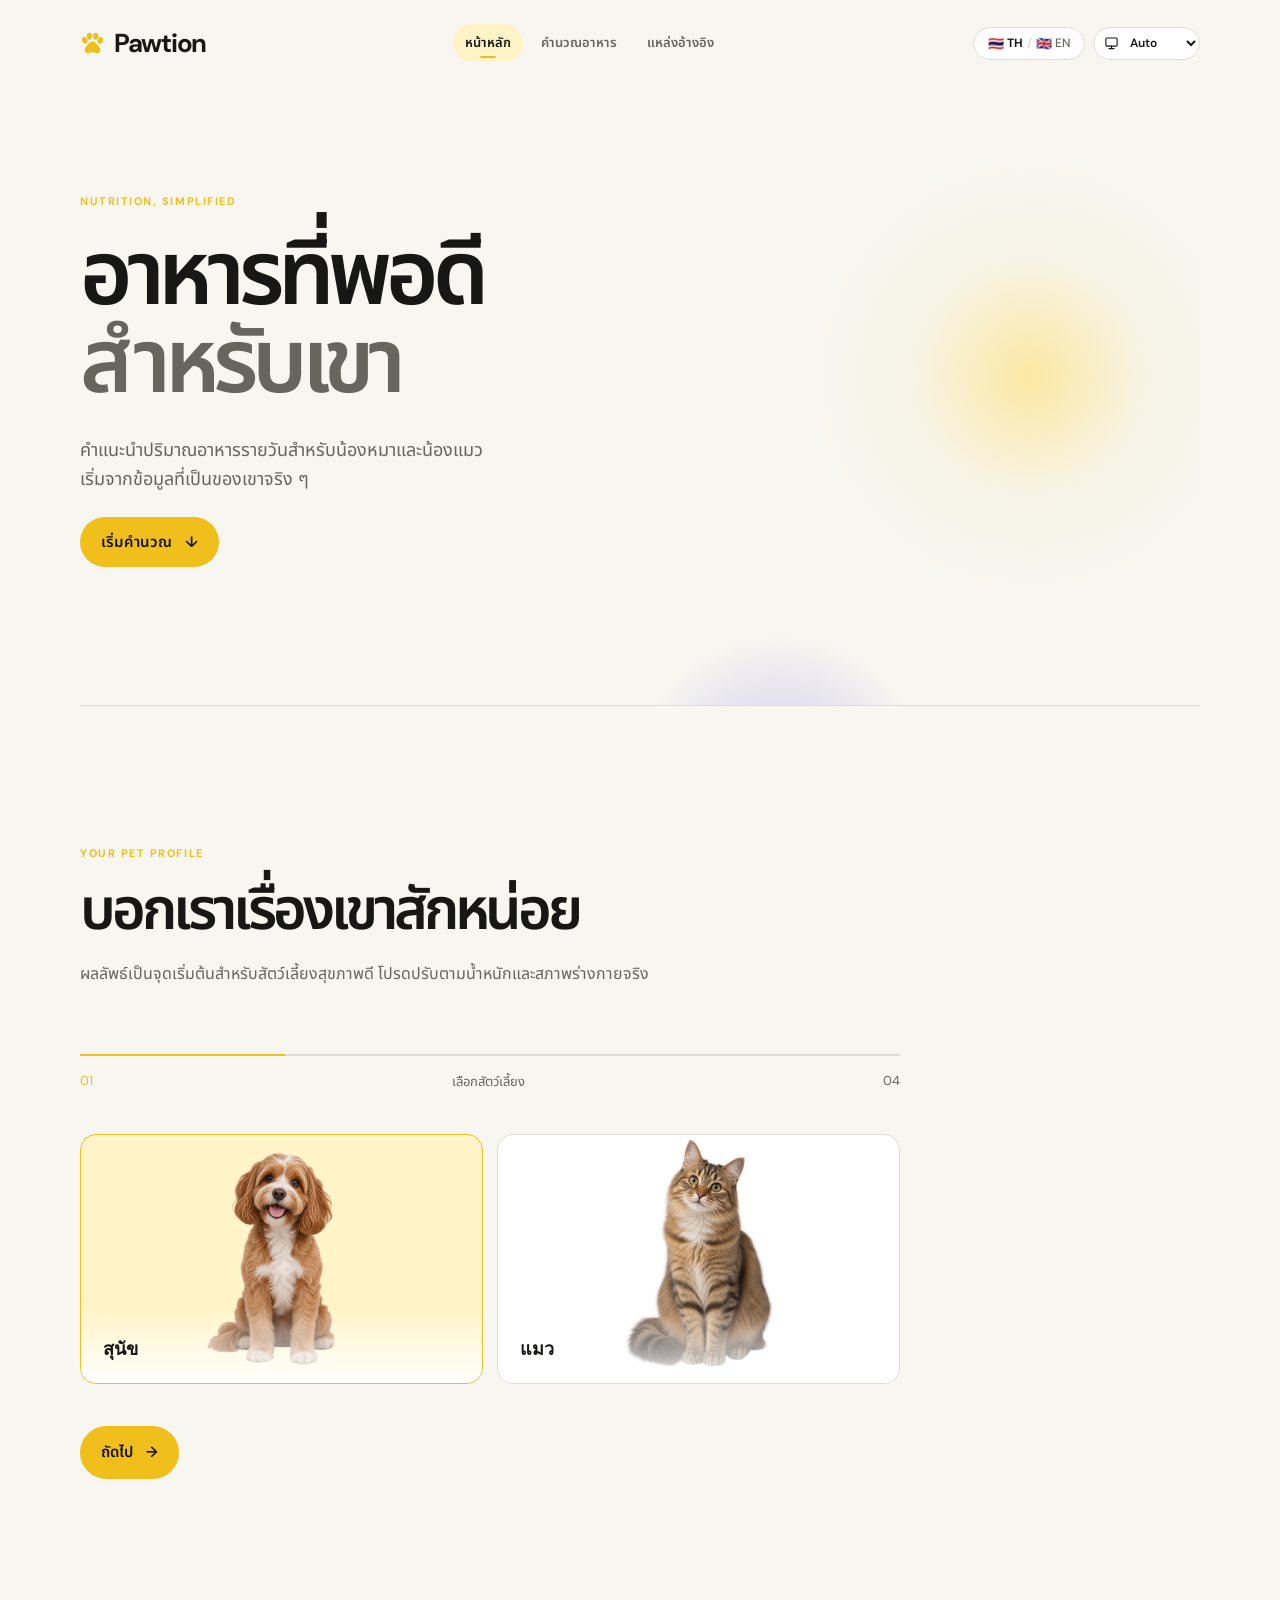
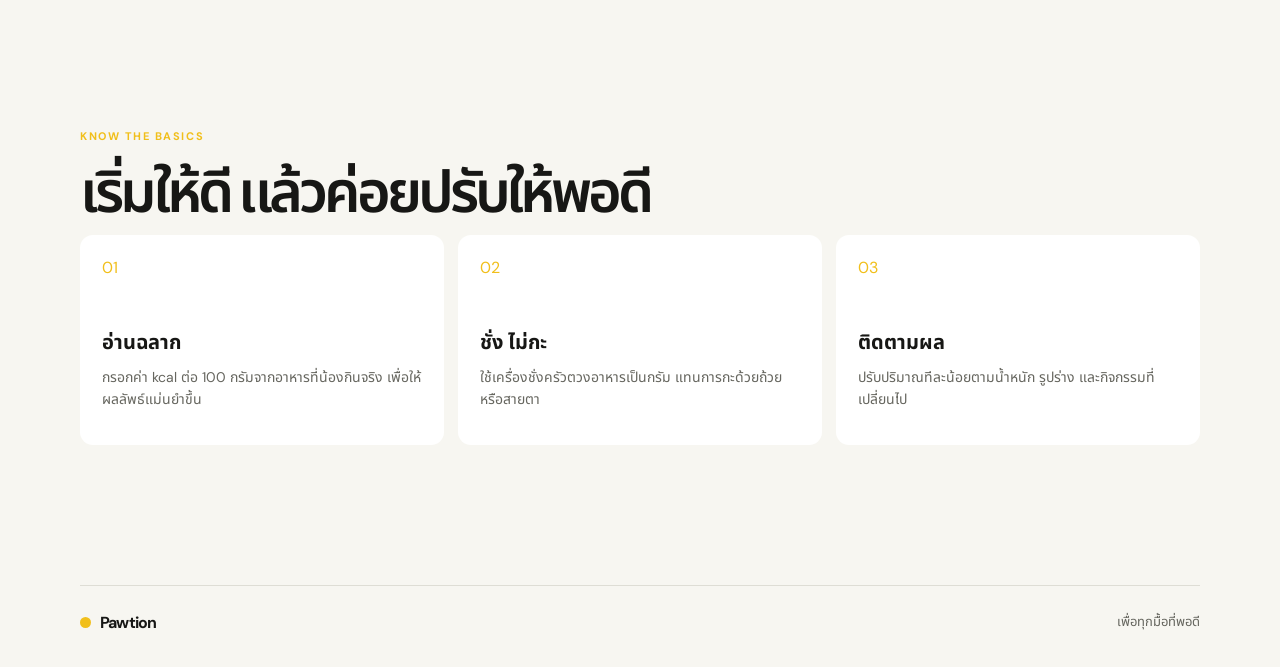
==== index.html @ da723b63 "Add reference page and persistent navigation" ====
<!doctype html>
<html lang="th">
  <head>
    <meta charset="UTF-8" />
    <meta name="viewport" content="width=device-width, initial-scale=1.0" />
    <meta name="description" content="เครื่องคำนวณปริมาณอาหารสำหรับสุนัขและแมว" />
    <title>Pawtion — อาหารที่พอดีสำหรับเขา</title>
    <link rel="preconnect" href="https://fonts.googleapis.com" />
    <link rel="preconnect" href="https://fonts.gstatic.com" crossorigin />
    <link href="https://fonts.googleapis.com/css2?family=DM+Sans:wght@400;500;600;700&family=Noto+Sans+Thai:wght@400;500;600;700&display=swap" rel="stylesheet" />
    <link rel="stylesheet" href="styles.css?v=4" />
  </head>
  <body>
    <main>
      <nav class="nav shell" aria-label="เมนูหลัก">
        <a class="brand" href="#top" aria-label="Pawtion home"><svg class="brand-paw" viewBox="0 0 24 24" aria-hidden="true"><ellipse cx="4.5" cy="9" rx="2.5" ry="3.3" transform="rotate(-25 4.5 9)"/><ellipse cx="9" cy="5" rx="2.5" ry="3.3"/><ellipse cx="15" cy="5" rx="2.5" ry="3.3"/><ellipse cx="19.5" cy="9" rx="2.5" ry="3.3" transform="rotate(25 19.5 9)"/><path d="M12 10c-2.8 0-4 2.6-6.2 5.1C3.2 18 5 22 8.2 21c2.6-.8 5-.8 7.6 0 3.2 1 5-3 2.4-5.9C16 12.6 14.8 10 12 10Z"/></svg>Pawtion</a>
        <div class="primary-nav" aria-label="ส่วนต่าง ๆ ของเว็บไซต์">
          <a class="nav-link active" href="#top" data-page="home" data-i18n="navHome" aria-current="page">หน้าหลัก</a>
          <a class="nav-link" href="#calculator" data-page="calculator" data-i18n="navCalc">คำนวณอาหาร</a>
          <a class="nav-link" href="references.html" data-page="references" data-i18n="navReferences">แหล่งอ้างอิง</a>
        </div>
        <div class="nav-actions">
          <button id="language-toggle" class="utility-button language-button" type="button" aria-label="Switch to English">
            <span data-language="th"><span class="language-flag" aria-hidden="true">🇹🇭</span> TH</span><span class="language-divider" aria-hidden="true">/</span><span data-language="en"><span class="language-flag" aria-hidden="true">🇬🇧</span> EN</span>
          </button>
          <label class="theme-control">
            <span class="sr-only">Color theme</span>
            <svg class="theme-icon theme-icon-light" viewBox="0 0 24 24" aria-hidden="true"><circle cx="12" cy="12" r="4"/><path d="M12 2v2m0 16v2M2 12h2m16 0h2M5 5l1.5 1.5m11 11L19 19M5 19l1.5-1.5m11-11L19 5"/></svg>
            <svg class="theme-icon theme-icon-dark" viewBox="0 0 24 24" aria-hidden="true"><path d="M20.5 14A9 9 0 0 1 10 3.5 9 9 0 1 0 20.5 14Z"/></svg>
            <svg class="theme-icon theme-icon-auto" viewBox="0 0 24 24" aria-hidden="true"><rect x="3" y="4" width="18" height="13" rx="2"/><path d="M12 17v4m-4 0h8"/></svg>
            <select id="theme-select" class="utility-button theme-select" aria-label="Color theme">
              <option value="light">Light</option>
              <option value="dark">Dark</option>
              <option value="auto">Auto</option>
            </select>
          </label>
        </div>
      </nav>

      <section id="top" class="hero shell">
        <p class="eyebrow" data-i18n="heroEyebrow">NUTRITION, SIMPLIFIED</p>
        <h1 data-i18n-html="heroTitle">อาหารที่พอดี<br /><em>สำหรับเขา</em></h1>
        <p class="hero-copy" data-i18n-html="heroCopy">คำแนะนำปริมาณอาหารรายวันสำหรับน้องหมาและน้องแมว<br class="desktop" /> เริ่มจากข้อมูลที่เป็นของเขาจริง ๆ</p>
        <a class="button button-light" href="#calculator" data-i18n-html="heroButton">เริ่มคำนวณ <span>↓</span></a>
        <div class="orb orb-one"></div><div class="orb orb-two"></div>
      </section>

      <section id="calculator" class="calculator shell">
        <div class="section-heading">
          <p class="eyebrow">YOUR PET PROFILE</p>
          <h2 data-i18n="profileTitle">บอกเราเรื่องเขาสักหน่อย</h2>
          <p data-i18n="profileCopy">ผลลัพธ์เป็นจุดเริ่มต้นสำหรับสัตว์เลี้ยงสุขภาพดี โปรดปรับตามน้ำหนักและสภาพร่างกายจริง</p>
        </div>

        <form id="feeding-form" novalidate>
          <div class="progress" aria-hidden="true"><span></span></div>
          <div class="step-label"><span id="step-number">01</span><span id="step-title">เลือกสัตว์เลี้ยง</span><span>04</span></div>

          <section class="form-step active" data-step="1">
            <div class="choice-grid species-grid">
              <button type="button" class="choice-card species-card selected" data-species="dog"><img class="animal-photo" src="assets/dog.png" alt="สุนัข" /><span class="species-name"><strong data-i18n="dog">สุนัข</strong></span></button>
              <button type="button" class="choice-card species-card" data-species="cat"><img class="animal-photo" src="assets/cat.png" alt="แมว" /><span class="species-name"><strong data-i18n="cat">แมว</strong></span></button>
            </div>
          </section>

          <section class="form-step" data-step="2">
            <div class="field-row">
              <label class="field"><span data-i18n-html="petName">ชื่อน้อง <i>ไม่บังคับ</i></span><input id="pet-name" type="text" maxlength="30" placeholder="เช่น โมจิ" /></label>
              <label class="field"><span data-i18n="weight">น้ำหนักปัจจุบัน</span><div class="input-unit"><input id="weight" type="number" inputmode="decimal" min="0.5" max="120" step="0.1" placeholder="0.0" required /><b data-i18n="kg">กก.</b></div></label>
            </div>
            <label class="field"><span data-i18n="lifeStage">ช่วงวัย</span><select id="life-stage"><option value="adult" data-i18n="adult">โตเต็มวัย (1–7 ปี)</option><option value="young" data-i18n="young">วัยอ่อน / กำลังโต</option><option value="senior" data-i18n="senior">สูงวัย (7 ปีขึ้นไป)</option></select></label>
          </section>

          <section class="form-step" data-step="3">
            <p class="question" data-i18n="neuteredQ">ทำหมันแล้วหรือยัง?</p>
            <div class="segment" role="group" aria-label="Neutered status"><button type="button" class="selected" data-neutered="yes" data-i18n="neuteredYes">ทำหมันแล้ว</button><button type="button" data-neutered="no" data-i18n="neuteredNo">ยังไม่ทำ</button></div>
            <p class="question space-top" data-i18n="conditionQ">รูปร่างตอนนี้เป็นอย่างไร?</p>
            <div class="choice-grid body-grid">
              <button type="button" class="choice-card" data-condition="thin"><span>01</span><strong data-i18n="thin">ผอม</strong><small data-i18n="gain">ต้องการเพิ่มน้ำหนัก</small></button>
              <button type="button" class="choice-card selected" data-condition="ideal"><span>02</span><strong data-i18n="ideal">สมส่วน</strong><small data-i18n="maintain">รักษาน้ำหนัก</small></button>
              <button type="button" class="choice-card" data-condition="overweight"><span>03</span><strong data-i18n="overweight">มีน้ำหนักเกิน</strong><small data-i18n="lose">ค่อย ๆ ลดน้ำหนัก</small></button>
            </div>
          </section>

          <section class="form-step" data-step="4">
            <p class="question" data-i18n="activityQ">กิจกรรมในแต่ละวัน</p>
            <div class="activity-list">
              <label><input type="radio" name="activity" value="low" /><span><b data-i18n="low">น้อย</b><small data-i18n="lowDetail">เดินเล่นหรือเล่นเบา ๆ ต่ำกว่า 30 นาที</small></span></label>
              <label class="selected"><input type="radio" name="activity" value="moderate" checked /><span><b data-i18n="moderate">ปานกลาง</b><small data-i18n="moderateDetail">มีกิจกรรม 30–60 นาทีต่อวัน</small></span></label>
              <label><input type="radio" name="activity" value="high" /><span><b data-i18n="high">มาก</b><small data-i18n="highDetail">ออกกำลังหรือวิ่งเล่นมากกว่า 60 นาที</small></span></label>
            </div>
            <label class="field calorie-field"><span data-i18n-html="foodEnergy">พลังงานของอาหารที่ใช้ <i>ดูจากฉลาก</i></span><div class="input-unit"><input id="food-calories" type="number" inputmode="decimal" min="10" max="1000" step="1" value="350" required /><b>kcal / 100g</b></div></label>
          </section>

          <div class="form-actions"><button class="button button-ghost" id="back" type="button" hidden data-i18n="back">ย้อนกลับ</button><button class="button button-light" id="next" type="button">ถัดไป <span>→</span></button></div>
        </form>
      </section>

      <section id="result" class="result shell" hidden aria-live="polite">
        <div class="result-top"><p class="eyebrow">DAILY FEEDING GUIDE</p><button id="reset" class="text-button" data-i18n="reset">คำนวณใหม่ ↻</button></div>
        <h2 id="result-heading" data-i18n="resultHeading">ปริมาณที่เหมาะกับน้อง</h2>
        <p class="result-intro" id="result-intro"></p>
        <div class="result-main"><div><span class="result-kicker" data-i18n="dailyEnergy">พลังงานต่อวัน</span><strong id="calorie-result">0 <small>kcal</small></strong></div><div class="divider"></div><div><span class="result-kicker" data-i18n="dailyFood">ปริมาณอาหารต่อวัน</span><strong id="gram-result">0 <small>กรัม</small></strong></div></div>
        <div class="result-cards"><article><span data-i18n="twoMeals">แบ่งเป็น 2 มื้อ</span><b id="meal-result">0 กรัม / มื้อ</b></article><article><span data-i18n="weekPrep">เตรียมต่อสัปดาห์</span><b id="week-result">0 กรัม</b></article><article><span data-i18n="treatEnergy">พลังงานขนม</span><b data-i18n="treatLimit">ไม่เกิน 10%</b></article></div>
        <aside class="note"><span>✦</span><p data-i18n="note">ตัวเลขนี้เป็นค่าเริ่มต้นจากน้ำหนัก ช่วงวัย การทำหมัน กิจกรรม และรูปร่างของน้อง ควรชั่งน้ำหนักและสังเกตสภาพร่างกายทุก 2–4 สัปดาห์</p></aside>
        <p class="disclaimer" data-i18n="disclaimer">สำหรับสัตว์เลี้ยงสุขภาพดีเท่านั้น หากกำลังตั้งท้อง ให้นม มีโรคประจำตัว หรือมีการเปลี่ยนแปลงน้ำหนักผิดปกติ โปรดปรึกษาสัตวแพทย์ก่อนปรับอาหาร</p>
      </section>

      <section class="knowledge shell"><p class="eyebrow">KNOW THE BASICS</p><h2 data-i18n="knowledgeTitle">เริ่มให้ดี แล้วค่อยปรับให้พอดี</h2><div class="knowledge-grid"><article><span>01</span><h3 data-i18n="readLabel">อ่านฉลาก</h3><p data-i18n="readLabelCopy">กรอกค่า kcal ต่อ 100 กรัมจากอาหารที่น้องกินจริง เพื่อให้ผลลัพธ์แม่นยำขึ้น</p></article><article><span>02</span><h3 data-i18n="weigh">ชั่ง ไม่กะ</h3><p data-i18n="weighCopy">ใช้เครื่องชั่งครัวตวงอาหารเป็นกรัม แทนการกะด้วยถ้วยหรือสายตา</p></article><article><span>03</span><h3 data-i18n="follow">ติดตามผล</h3><p data-i18n="followCopy">ปรับปริมาณทีละน้อยตามน้ำหนัก รูปร่าง และกิจกรรมที่เปลี่ยนไป</p></article></div></section>
    </main>
    <footer class="shell"><span class="brand"><span class="brand-dot"></span>Pawtion</span><span data-i18n="footer">เพื่อทุกมื้อที่พอดี</span></footer>
    <script src="app.js?v=3"></script>
  </body>
</html>
---- styles.css ----
:root{--bg:#050505;--surface:#111;--line:#292929;--text:#f5f5f2;--muted:#a3a39d;--accent:#ffd84d;--ink:#181405;--select:#272315;font-family:"DM Sans","Noto Sans Thai",sans-serif;color:var(--text);background:var(--bg)}
html[data-theme="light"]{--bg:#f7f6f1;--surface:#fff;--line:#deddd5;--text:#171715;--muted:#66665f;--accent:#f1bf1b;--ink:#181405;--select:#fff4c8}*{box-sizing:border-box}html{scroll-behavior:smooth}body{margin:0;background:var(--bg);font-family:"DM Sans","Noto Sans Thai",sans-serif}.shell{width:min(1120px,calc(100% - 48px));margin:auto}.nav{height:86px;display:flex;justify-content:space-between;align-items:center}.brand{display:inline-flex;align-items:center;gap:9px;color:var(--text);font-size:20px;font-weight:700;letter-spacing:-.05em;text-decoration:none}.brand-dot{width:11px;height:11px;border-radius:50%;background:var(--accent)}.nav-actions{display:flex;align-items:center;gap:8px}.nav-link,.text-button{border:0;background:transparent;color:var(--muted);font:inherit;text-decoration:none;cursor:pointer}.nav-link{margin-right:12px}.nav-link span{color:var(--accent);margin-left:4px}.utility-button{height:33px;min-width:35px;padding:0 9px;border:1px solid var(--line);border-radius:999px;background:var(--surface);color:var(--text);font:600 12px "DM Sans",sans-serif;cursor:pointer}.theme-button{font-size:15px}.hero{min-height:620px;padding:108px 0 70px;position:relative;overflow:hidden;border-bottom:1px solid var(--line)}.eyebrow{margin:0 0 22px;color:var(--accent);font-size:11px;font-weight:700;letter-spacing:.14em}.hero h1,.section-heading h2,.result h2,.knowledge h2{margin:0;font-size:clamp(44px,7vw,92px);font-weight:600;line-height:.98;letter-spacing:-.07em}.hero h1 em{font-style:normal;color:var(--muted)}.hero-copy{margin:30px 0 36px;color:var(--muted);font-size:18px;line-height:1.65}.button{padding:15px 21px;border:0;border-radius:999px;font:600 15px "DM Sans","Noto Sans Thai",sans-serif;cursor:pointer;transition:transform .2s}.button:hover{transform:translateY(-2px)}.button-light{background:var(--accent);color:var(--ink)}.button-light span{margin-left:9px}.button-ghost{margin-right:8px;background:var(--surface);color:var(--text)}.orb{position:absolute;border-radius:50%;pointer-events:none}.orb-one{width:500px;height:500px;right:-80px;top:40px;opacity:.48;background:radial-gradient(circle,#ffd84d 0%,rgba(255,216,77,.12) 34%,transparent 68%)}.orb-two{width:300px;height:300px;right:270px;bottom:-230px;opacity:.35;background:radial-gradient(circle,#756ed9 0%,transparent 70%)}.calculator{padding:140px 0}.section-heading{max-width:650px}.section-heading h2,.result h2,.knowledge h2{font-size:clamp(34px,4.5vw,58px)}.section-heading>p:last-child{margin-top:22px;color:var(--muted);line-height:1.7}form{max-width:820px;margin-top:66px}.progress{height:2px;background:var(--line)}.progress span{display:block;width:25%;height:100%;background:var(--accent);transition:width .3s}.step-label{display:flex;justify-content:space-between;margin:16px 0 42px;color:var(--muted);font-size:13px}.step-label #step-number{color:var(--accent)}.form-step{display:none}.form-step.active{display:block;animation:appear .35s both}@keyframes appear{from{opacity:0;transform:translateY(8px)}to{opacity:1;transform:none}}.choice-grid{display:grid;gap:14px}.species-grid{grid-template-columns:repeat(2,1fr)}.body-grid{grid-template-columns:repeat(3,1fr)}.choice-card{min-height:170px;padding:22px;border:1px solid var(--line);border-radius:16px;background:var(--surface);color:var(--text);text-align:left;cursor:pointer;transition:transform .2s,border .2s}.choice-card:hover{transform:translateY(-3px);border-color:#777}.choice-card.selected{border-color:var(--accent);background:var(--select)}.choice-card>*{display:block}.choice-card strong{font-size:18px}.choice-card small{margin-top:5px;color:var(--muted)}.species-card{position:relative;display:flex;height:250px;align-items:end;padding:0;overflow:hidden}.animal-photo{width:100%;height:100%;object-fit:contain;object-position:center top;opacity:1;transition:transform .35s}.species-card:hover .animal-photo{transform:none}.species-card:after{position:absolute;inset:70% 0 0;content:"";background:linear-gradient(transparent,var(--surface))}.species-name{position:absolute;z-index:1;left:22px;bottom:20px}.body-grid .choice-card>span{margin-bottom:45px;color:var(--accent);font-size:13px}.field-row{display:grid;grid-template-columns:1fr 1fr;gap:16px}.field{display:block;margin-bottom:22px}.field>span{display:block;margin-bottom:10px;font-size:14px}.field i{color:var(--muted);font-size:12px;font-style:normal}.field input,.field select{width:100%;padding:16px;border:1px solid var(--line);border-radius:10px;outline:0;background:var(--surface);color:var(--text);font:16px inherit}.field input:focus,.field select:focus{border-color:var(--accent)}.input-unit{position:relative}.input-unit input{padding-right:120px}.input-unit b{position:absolute;top:50%;right:16px;transform:translateY(-50%);color:var(--muted);font-size:12px}.question{margin:0 0 14px;font-size:17px;font-weight:600}.space-top{margin-top:42px}.segment{display:flex;width:max-content;padding:4px;border:1px solid var(--line);border-radius:10px;background:var(--surface)}.segment button{padding:11px 18px;border:0;border-radius:7px;background:transparent;color:var(--muted);font:14px inherit;cursor:pointer}.segment button.selected{background:var(--select);color:var(--text)}.activity-list{display:grid;gap:10px}.activity-list label{display:flex;gap:15px;align-items:center;padding:16px;border:1px solid var(--line);border-radius:12px;background:var(--surface);cursor:pointer}.activity-list label.selected{border-color:var(--accent);background:var(--select)}.activity-list input{accent-color:var(--accent)}.activity-list b,.activity-list small{display:block}.activity-list small{margin-top:2px;color:var(--muted);font-size:13px}.calorie-field{max-width:405px;margin-top:32px}.form-actions{margin-top:42px}.result{padding:110px 0;border-top:1px solid var(--line)}.result-top{display:flex;align-items:start;justify-content:space-between}.result-intro{margin:20px 0 48px;color:var(--muted);font-size:17px}.result-main{display:flex;gap:42px;align-items:center;padding:38px 0;border-top:1px solid var(--line);border-bottom:1px solid var(--line)}.result-main>div{flex:1}.result-kicker,.result-cards span{display:block;color:var(--muted);font-size:13px}.result-main strong{display:block;margin-top:10px;font-size:clamp(42px,5vw,68px);letter-spacing:-.07em}.result-main strong small{color:var(--muted);font-size:16px;letter-spacing:0}.divider{height:66px;max-width:1px;background:var(--line)}.result-cards,.knowledge-grid{display:grid;grid-template-columns:repeat(3,1fr);gap:14px;margin-top:14px}.result-cards article,.knowledge article{padding:22px;border-radius:13px;background:var(--surface)}.result-cards b{display:block;margin-top:8px;font-size:17px}.note{display:flex;gap:12px;max-width:800px;margin:32px 0 0;color:var(--text);line-height:1.6}.note span,.knowledge article>span{color:var(--accent)}.note p{margin:0}.disclaimer{max-width:800px;margin-top:18px;color:var(--muted);font-size:12px;line-height:1.65}.knowledge{padding:110px 0 140px}.knowledge h2{max-width:600px}.knowledge article{min-height:210px}.knowledge h3{margin:50px 0 8px;font-size:20px}.knowledge article p{margin:0;color:var(--muted);font-size:14px;line-height:1.6}footer{display:flex;justify-content:space-between;padding:26px 0 34px;border-top:1px solid var(--line);color:var(--muted);font-size:13px}footer .brand{font-size:16px}@media(max-width:650px){.shell{width:min(100% - 32px,1120px)}.nav{height:68px}.nav-link{display:none}.hero{min-height:540px;padding:80px 0}.desktop{display:none}.hero-copy{font-size:16px}.calculator{padding:85px 0}.species-grid,.field-row,.body-grid,.result-cards,.knowledge-grid{grid-template-columns:1fr}.species-card{height:200px}.choice-card{min-height:130px}.body-grid .choice-card>span{margin-bottom:26px}.result{padding:80px 0}.result-main{display:block;padding:25px 0}.divider{width:100%;max-width:none;height:1px;margin:24px 0}.knowledge{padding:80px 0}.orb-one{right:-280px}.orb-two{display:none}footer{align-items:end}.button{padding:14px 18px}}


.sr-only{position:absolute;width:1px;height:1px;padding:0;margin:-1px;overflow:hidden;clip:rect(0,0,0,0);white-space:nowrap;border:0}
.nav .brand{font-size:26px}
.nav .brand-dot{width:13px;height:13px}
.language-button{display:inline-flex;align-items:center;gap:4px;min-width:68px;justify-content:center}
.language-button [data-language]{color:var(--muted);font-weight:500;transition:color .2s}
.language-button [data-language].active{color:var(--text);font-weight:700}
.language-divider{color:var(--line)}
.theme-control{display:inline-flex}
.theme-select{min-width:76px;padding:0 24px 0 11px;appearance:auto}
@media(max-width:650px){.nav .brand{font-size:23px}.nav-actions{gap:6px}.utility-button{height:34px}.language-button{min-width:64px}.theme-select{min-width:72px;padding-left:9px}}

/* Header icons and uncropped pet portraits. */
.brand-paw{width:25px;height:25px;flex:none;fill:var(--accent)}
a.button{text-decoration:none}
.theme-control{position:relative}
.theme-control .theme-select{min-width:100px;padding-left:32px}
.theme-icon{display:none;position:absolute;left:11px;top:50%;transform:translateY(-50%);width:15px;height:15px;fill:none;stroke:currentColor;stroke-width:1.8;stroke-linecap:round;stroke-linejoin:round;pointer-events:none}
html[data-theme-mode="light"] .theme-icon-light,
html[data-theme-mode="dark"] .theme-icon-dark,
html[data-theme-mode="auto"] .theme-icon-auto{display:block}

/* Header navigation */
body{padding-top:86px}
.nav{position:fixed;top:0;left:50%;z-index:50;width:min(1120px,calc(100% - 48px));transform:translateX(-50%);background:color-mix(in srgb,var(--bg) 88%,transparent);backdrop-filter:blur(16px);-webkit-backdrop-filter:blur(16px)}
#top,#calculator{scroll-margin-top:100px}
.primary-nav{display:flex;align-items:center;justify-content:center;gap:6px}
.primary-nav .nav-link{position:relative;margin:0;padding:9px 12px;border-radius:999px;color:var(--muted);font-size:13px;font-weight:600;transition:color .2s,background .2s}
.primary-nav .nav-link:hover{color:var(--text)}
.primary-nav .nav-link.active{background:var(--select);color:var(--text)}
.primary-nav .nav-link.active:after{position:absolute;left:50%;bottom:4px;width:16px;height:2px;border-radius:2px;background:var(--accent);content:"";transform:translateX(-50%)}

/* Reference library */
.reference-page{min-height:calc(100vh - 150px);padding:90px 0 130px}
.reference-intro{max-width:760px}
.reference-intro h1{margin:0;font-size:clamp(44px,7vw,82px);font-weight:600;line-height:1;letter-spacing:-.06em}
.reference-intro>p:last-child{margin:28px 0 0;color:var(--muted);font-size:18px;line-height:1.7}
.reference-library{display:grid;grid-template-columns:repeat(3,1fr);gap:14px;margin-top:64px}
.reference-card{min-height:240px;padding:24px;border:1px solid var(--line);border-radius:16px;background:var(--surface)}
.reference-card span{color:var(--accent);font-size:12px;font-weight:700;letter-spacing:.12em}
.reference-card h2{margin:54px 0 10px;font-size:22px;letter-spacing:-.03em}
.reference-card p{margin:0;color:var(--muted);font-size:14px;line-height:1.65}
.reference-back{display:inline-flex;margin-top:40px}
@media(max-width:760px){body{padding-top:112px}.nav{width:min(100% - 32px,1120px);height:auto;min-height:112px;flex-wrap:wrap;padding:15px 0}.primary-nav{order:3;width:100%;justify-content:flex-start;overflow-x:auto;padding-top:5px}.primary-nav .nav-link{display:inline-flex;flex:none;padding:8px 11px}#top,#calculator{scroll-margin-top:126px}.reference-page{padding:70px 0 90px}.reference-library{grid-template-columns:1fr;margin-top:42px}.reference-card{min-height:190px}.reference-card h2{margin-top:36px}}
.language-button{min-width:112px}
.language-button [data-language]{display:inline-flex;align-items:center;gap:3px}
.language-flag{font-size:13px;line-height:1}
@media(max-width:650px){.language-button{min-width:106px;padding-inline:7px}.language-flag{font-size:12px}}
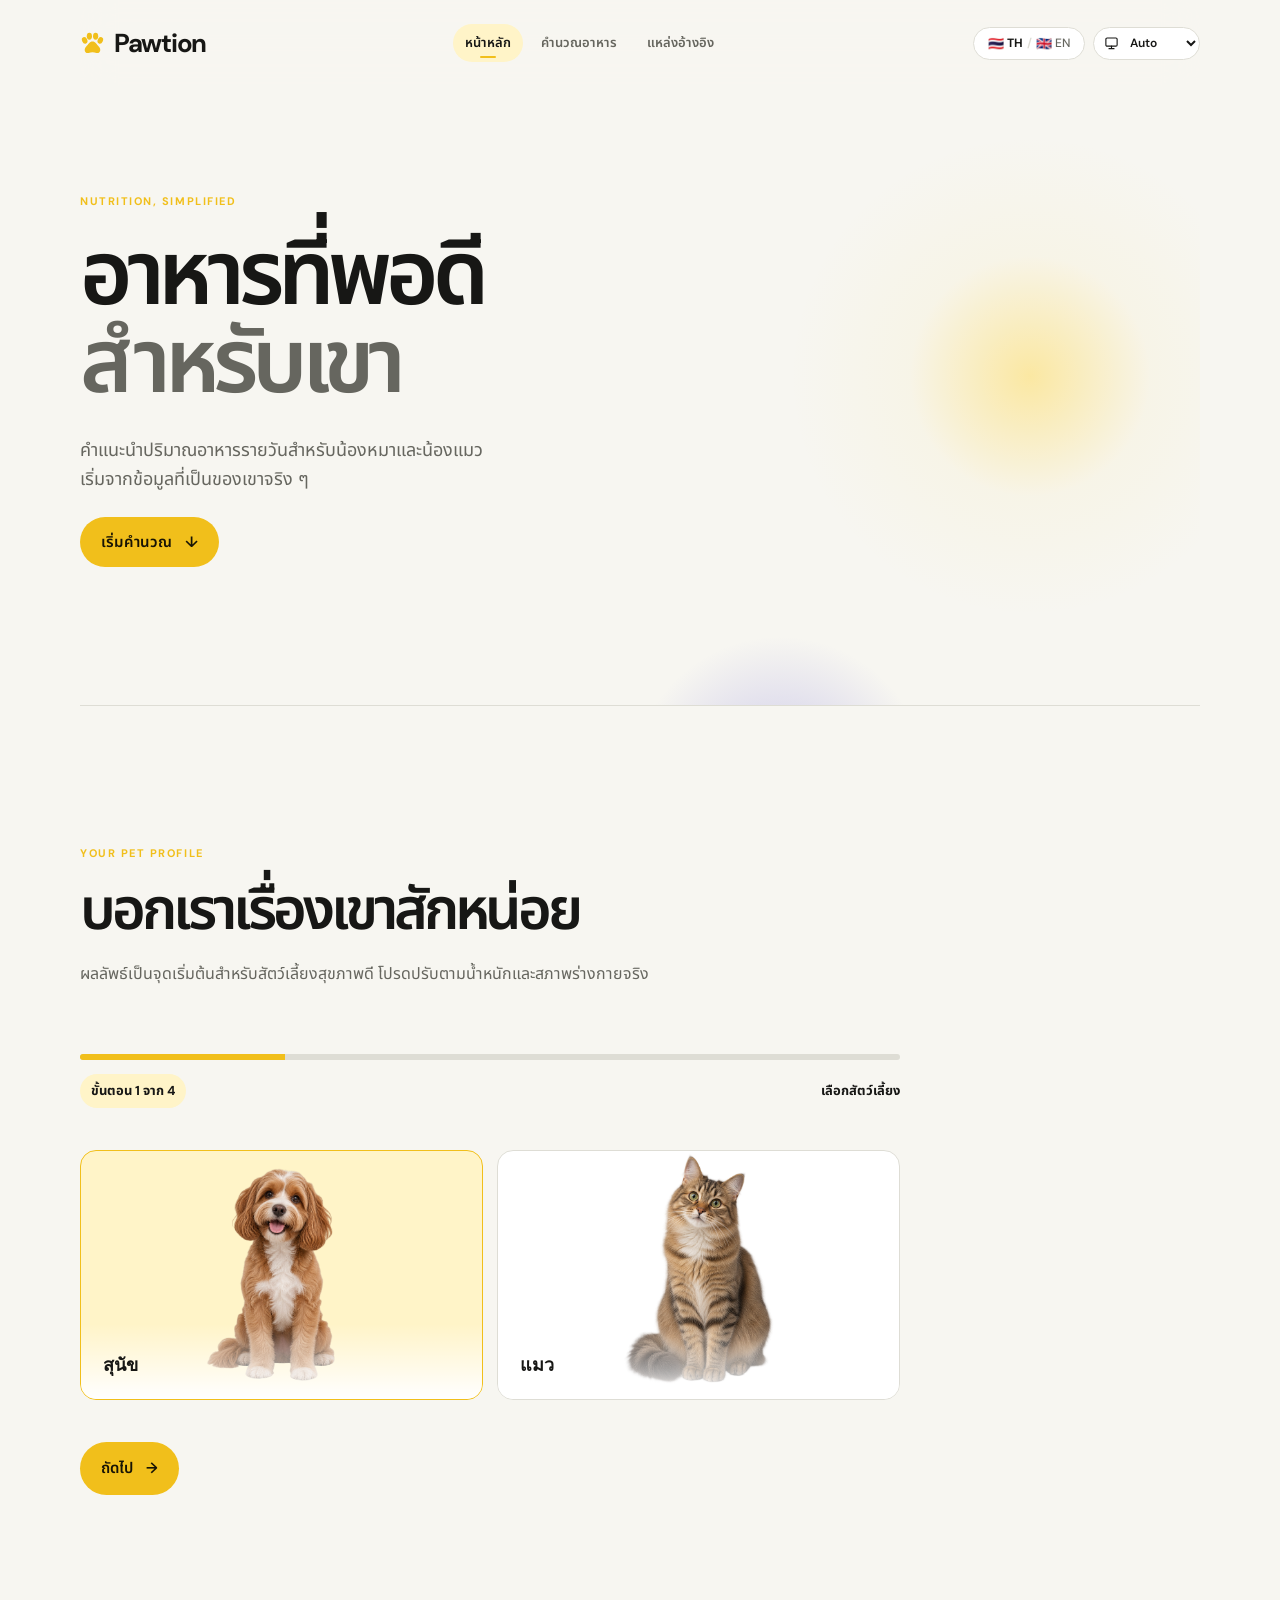
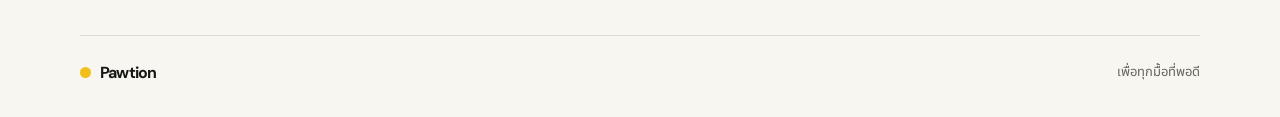
==== commit 19e1b367: "Improve age and life stage inputs" ====
--- a/index.html
+++ b/index.html
@@ -8,7 +8,7 @@
     <link rel="preconnect" href="https://fonts.googleapis.com" />
     <link rel="preconnect" href="https://fonts.gstatic.com" crossorigin />
     <link href="https://fonts.googleapis.com/css2?family=DM+Sans:wght@400;500;600;700&family=Noto+Sans+Thai:wght@400;500;600;700&display=swap" rel="stylesheet" />
-    <link rel="stylesheet" href="styles.css?v=4" />
+    <link rel="stylesheet" href="styles.css?v=8" />
   </head>
   <body>
     <main>
@@ -54,7 +54,7 @@
 
         <form id="feeding-form" novalidate>
           <div class="progress" aria-hidden="true"><span></span></div>
-          <div class="step-label"><span id="step-number">01</span><span id="step-title">เลือกสัตว์เลี้ยง</span><span>04</span></div>
+          <div class="step-label"><strong id="step-progress-text">ขั้นตอน 1 จาก 4</strong><span id="step-title">เลือกสัตว์เลี้ยง</span></div>
 
           <section class="form-step active" data-step="1">
             <div class="choice-grid species-grid">
@@ -68,17 +68,35 @@
               <label class="field"><span data-i18n-html="petName">ชื่อน้อง <i>ไม่บังคับ</i></span><input id="pet-name" type="text" maxlength="30" placeholder="เช่น โมจิ" /></label>
               <label class="field"><span data-i18n="weight">น้ำหนักปัจจุบัน</span><div class="input-unit"><input id="weight" type="number" inputmode="decimal" min="0.5" max="120" step="0.1" placeholder="0.0" required /><b data-i18n="kg">กก.</b></div></label>
             </div>
-            <label class="field"><span data-i18n="lifeStage">ช่วงวัย</span><select id="life-stage"><option value="adult" data-i18n="adult">โตเต็มวัย (1–7 ปี)</option><option value="young" data-i18n="young">วัยอ่อน / กำลังโต</option><option value="senior" data-i18n="senior">สูงวัย (7 ปีขึ้นไป)</option></select></label>
+            <div class="age-inputs" role="group" aria-label="อายุ">
+              <label class="field"><span data-i18n="years">ปี</span><input id="age-years" type="number" inputmode="numeric" min="0" max="100" step="1" value="2" required /></label>
+              <label class="field"><span data-i18n="months">เดือน</span><input id="age-months" type="number" inputmode="numeric" min="0" max="11" step="1" value="0" required /></label>
+              <label class="field"><span data-i18n="days">วัน</span><input id="age-days" type="number" inputmode="numeric" min="0" max="30" step="1" value="0" required /></label>
+            </div>
+            <label class="field" id="dog-size-field"><span data-i18n="adultSize">ขนาดเมื่อโตเต็มวัย</span><select id="adult-size"><option value="auto" data-i18n="sizeAuto">ประเมินจากน้ำหนักปัจจุบัน</option><option value="small" data-i18n="sizeSmall">เล็ก — ต่ำกว่า 10 กก.</option><option value="medium" data-i18n="sizeMedium">กลาง — 10–25 กก.</option><option value="large" data-i18n="sizeLarge">ใหญ่ — 25–40 กก.</option><option value="giant" data-i18n="sizeGiant">ใหญ่มาก — มากกว่า 40 กก.</option></select><small class="field-help" data-i18n="sizeHelp">หากเลือกประเมินอัตโนมัติ Pawtion จะใช้น้ำหนักปัจจุบันเป็นค่าประมาณ</small></label>
+            <div class="life-stage-panel" aria-live="polite">
+              <div class="life-stage-heading"><span data-i18n="lifeStage">ช่วงวัย</span><button class="info-button" id="life-stage-info" type="button" aria-expanded="false" aria-controls="life-stage-tooltip">i</button></div>
+              <strong id="life-stage-value">Young Adult</strong>
+              <small id="life-stage-range"></small>
+              <p id="life-stage-context"></p>
+              <p id="life-stage-tooltip" class="life-stage-tooltip" hidden data-i18n="lifeStageTooltip"></p>
+            </div>
           </section>
 
           <section class="form-step" data-step="3">
             <p class="question" data-i18n="neuteredQ">ทำหมันแล้วหรือยัง?</p>
             <div class="segment" role="group" aria-label="Neutered status"><button type="button" class="selected" data-neutered="yes" data-i18n="neuteredYes">ทำหมันแล้ว</button><button type="button" data-neutered="no" data-i18n="neuteredNo">ยังไม่ทำ</button></div>
-            <p class="question space-top" data-i18n="conditionQ">รูปร่างตอนนี้เป็นอย่างไร?</p>
-            <div class="choice-grid body-grid">
-              <button type="button" class="choice-card" data-condition="thin"><span>01</span><strong data-i18n="thin">ผอม</strong><small data-i18n="gain">ต้องการเพิ่มน้ำหนัก</small></button>
-              <button type="button" class="choice-card selected" data-condition="ideal"><span>02</span><strong data-i18n="ideal">สมส่วน</strong><small data-i18n="maintain">รักษาน้ำหนัก</small></button>
-              <button type="button" class="choice-card" data-condition="overweight"><span>03</span><strong data-i18n="overweight">มีน้ำหนักเกิน</strong><small data-i18n="lose">ค่อย ๆ ลดน้ำหนัก</small></button>
+            <div class="assessment-section space-top">
+              <div class="assessment-title"><p class="question" data-i18n="bcsTitle">ประเมินรูปร่าง (BCS)</p><span class="assessment-estimate" data-i18n="estimatedBody">ค่าประเมินรูปร่าง</span></div>
+              <div class="score-selector" id="bcs-selector" role="radiogroup" aria-label="Body Condition Score"></div>
+              <div class="assessment-summary" aria-live="polite"><strong id="bcs-category"></strong><span id="bcs-score"></span><p id="bcs-description"></p></div>
+              <details class="assessment-help"><summary data-i18n="howBCS">วิธีประเมินรูปร่าง</summary><p data-i18n="howBCSCopy"></p><div class="wsava-guide"><img data-bcs-guide="dog" src="assets/wsava-guides/bcs-dog.jpg" alt="WSAVA Body Condition Score chart for dogs" /><img data-bcs-guide="cat" src="assets/wsava-guides/bcs-cat.jpg" alt="WSAVA Body Condition Score chart for cats" hidden /><a id="bcs-guide-source" href="https://wsava.org/wp-content/uploads/2025/06/WSAVA_BCSCat_BCSDog_Nutrition_250612.pdf" target="_blank" rel="noreferrer" data-i18n="openWSAVA">เปิดเอกสารต้นฉบับจาก WSAVA ↗</a></div></details>
+            </div>
+            <div class="assessment-section">
+              <div class="assessment-title"><p class="question" data-i18n="mcsTitle">ประเมินมวลกล้ามเนื้อ (MCS)</p><span class="assessment-estimate" data-i18n="estimatedMuscle">ค่าประเมินมวลกล้ามเนื้อ</span></div>
+              <div class="mcs-grid" id="mcs-selector"></div>
+              <p id="mcs-description" class="assessment-description"></p>
+              <details class="assessment-help"><summary data-i18n="howMCS">วิธีประเมินมวลกล้ามเนื้อ</summary><p data-i18n="howMCSCopy"></p><div class="wsava-guide"><img data-mcs-guide="dog" src="assets/wsava-guides/mcs-dog.jpg" alt="WSAVA Muscle Condition Score chart for dogs" /><img data-mcs-guide="cat" src="assets/wsava-guides/mcs-cat.jpg" alt="WSAVA Muscle Condition Score chart for cats" hidden /><a id="mcs-guide-source" href="https://wsava.org/wp-content/uploads/2020/01/Muscle-Condition-Score-Chart-for-Dogs.pdf" target="_blank" rel="noreferrer" data-i18n="openWSAVA">เปิดเอกสารต้นฉบับจาก WSAVA ↗</a></div></details>
             </div>
           </section>
 
@@ -103,12 +121,15 @@
         <div class="result-main"><div><span class="result-kicker" data-i18n="dailyEnergy">พลังงานต่อวัน</span><strong id="calorie-result">0 <small>kcal</small></strong></div><div class="divider"></div><div><span class="result-kicker" data-i18n="dailyFood">ปริมาณอาหารต่อวัน</span><strong id="gram-result">0 <small>กรัม</small></strong></div></div>
         <div class="result-cards"><article><span data-i18n="twoMeals">แบ่งเป็น 2 มื้อ</span><b id="meal-result">0 กรัม / มื้อ</b></article><article><span data-i18n="weekPrep">เตรียมต่อสัปดาห์</span><b id="week-result">0 กรัม</b></article><article><span data-i18n="treatEnergy">พลังงานขนม</span><b data-i18n="treatLimit">ไม่เกิน 10%</b></article></div>
         <aside class="note"><span>✦</span><p data-i18n="note">ตัวเลขนี้เป็นค่าเริ่มต้นจากน้ำหนัก ช่วงวัย การทำหมัน กิจกรรม และรูปร่างของน้อง ควรชั่งน้ำหนักและสังเกตสภาพร่างกายทุก 2–4 สัปดาห์</p></aside>
+        <aside id="nutrition-risk" class="nutrition-risk" hidden><strong data-i18n="nutritionRiskTitle">ข้อควรใส่ใจด้านโภชนาการ</strong><div id="nutrition-risk-messages"></div></aside>
         <p class="disclaimer" data-i18n="disclaimer">สำหรับสัตว์เลี้ยงสุขภาพดีเท่านั้น หากกำลังตั้งท้อง ให้นม มีโรคประจำตัว หรือมีการเปลี่ยนแปลงน้ำหนักผิดปกติ โปรดปรึกษาสัตวแพทย์ก่อนปรับอาหาร</p>
       </section>
 
-      <section class="knowledge shell"><p class="eyebrow">KNOW THE BASICS</p><h2 data-i18n="knowledgeTitle">เริ่มให้ดี แล้วค่อยปรับให้พอดี</h2><div class="knowledge-grid"><article><span>01</span><h3 data-i18n="readLabel">อ่านฉลาก</h3><p data-i18n="readLabelCopy">กรอกค่า kcal ต่อ 100 กรัมจากอาหารที่น้องกินจริง เพื่อให้ผลลัพธ์แม่นยำขึ้น</p></article><article><span>02</span><h3 data-i18n="weigh">ชั่ง ไม่กะ</h3><p data-i18n="weighCopy">ใช้เครื่องชั่งครัวตวงอาหารเป็นกรัม แทนการกะด้วยถ้วยหรือสายตา</p></article><article><span>03</span><h3 data-i18n="follow">ติดตามผล</h3><p data-i18n="followCopy">ปรับปริมาณทีละน้อยตามน้ำหนัก รูปร่าง และกิจกรรมที่เปลี่ยนไป</p></article></div></section>
     </main>
     <footer class="shell"><span class="brand"><span class="brand-dot"></span>Pawtion</span><span data-i18n="footer">เพื่อทุกมื้อที่พอดี</span></footer>
-    <script src="app.js?v=3"></script>
+    <script src="life-stage.js?v=2"></script>
+    <script src="body-condition.js?v=1"></script>
+    <script src="nutrition.js?v=2"></script>
+    <script src="app.js?v=9"></script>
   </body>
 </html>
--- a/styles.css
+++ b/styles.css
@@ -1,4 +1,5 @@
 :root{--bg:#050505;--surface:#111;--line:#292929;--text:#f5f5f2;--muted:#a3a39d;--accent:#ffd84d;--ink:#181405;--select:#272315;font-family:"DM Sans","Noto Sans Thai",sans-serif;color:var(--text);background:var(--bg)}
+[hidden]{display:none!important}
 html[data-theme="light"]{--bg:#f7f6f1;--surface:#fff;--line:#deddd5;--text:#171715;--muted:#66665f;--accent:#f1bf1b;--ink:#181405;--select:#fff4c8}*{box-sizing:border-box}html{scroll-behavior:smooth}body{margin:0;background:var(--bg);font-family:"DM Sans","Noto Sans Thai",sans-serif}.shell{width:min(1120px,calc(100% - 48px));margin:auto}.nav{height:86px;display:flex;justify-content:space-between;align-items:center}.brand{display:inline-flex;align-items:center;gap:9px;color:var(--text);font-size:20px;font-weight:700;letter-spacing:-.05em;text-decoration:none}.brand-dot{width:11px;height:11px;border-radius:50%;background:var(--accent)}.nav-actions{display:flex;align-items:center;gap:8px}.nav-link,.text-button{border:0;background:transparent;color:var(--muted);font:inherit;text-decoration:none;cursor:pointer}.nav-link{margin-right:12px}.nav-link span{color:var(--accent);margin-left:4px}.utility-button{height:33px;min-width:35px;padding:0 9px;border:1px solid var(--line);border-radius:999px;background:var(--surface);color:var(--text);font:600 12px "DM Sans",sans-serif;cursor:pointer}.theme-button{font-size:15px}.hero{min-height:620px;padding:108px 0 70px;position:relative;overflow:hidden;border-bottom:1px solid var(--line)}.eyebrow{margin:0 0 22px;color:var(--accent);font-size:11px;font-weight:700;letter-spacing:.14em}.hero h1,.section-heading h2,.result h2,.knowledge h2{margin:0;font-size:clamp(44px,7vw,92px);font-weight:600;line-height:.98;letter-spacing:-.07em}.hero h1 em{font-style:normal;color:var(--muted)}.hero-copy{margin:30px 0 36px;color:var(--muted);font-size:18px;line-height:1.65}.button{padding:15px 21px;border:0;border-radius:999px;font:600 15px "DM Sans","Noto Sans Thai",sans-serif;cursor:pointer;transition:transform .2s}.button:hover{transform:translateY(-2px)}.button-light{background:var(--accent);color:var(--ink)}.button-light span{margin-left:9px}.button-ghost{margin-right:8px;background:var(--surface);color:var(--text)}.orb{position:absolute;border-radius:50%;pointer-events:none}.orb-one{width:500px;height:500px;right:-80px;top:40px;opacity:.48;background:radial-gradient(circle,#ffd84d 0%,rgba(255,216,77,.12) 34%,transparent 68%)}.orb-two{width:300px;height:300px;right:270px;bottom:-230px;opacity:.35;background:radial-gradient(circle,#756ed9 0%,transparent 70%)}.calculator{padding:140px 0}.section-heading{max-width:650px}.section-heading h2,.result h2,.knowledge h2{font-size:clamp(34px,4.5vw,58px)}.section-heading>p:last-child{margin-top:22px;color:var(--muted);line-height:1.7}form{max-width:820px;margin-top:66px}.progress{height:2px;background:var(--line)}.progress span{display:block;width:25%;height:100%;background:var(--accent);transition:width .3s}.step-label{display:flex;justify-content:space-between;margin:16px 0 42px;color:var(--muted);font-size:13px}.step-label #step-number{color:var(--accent)}.form-step{display:none}.form-step.active{display:block;animation:appear .35s both}@keyframes appear{from{opacity:0;transform:translateY(8px)}to{opacity:1;transform:none}}.choice-grid{display:grid;gap:14px}.species-grid{grid-template-columns:repeat(2,1fr)}.body-grid{grid-template-columns:repeat(3,1fr)}.choice-card{min-height:170px;padding:22px;border:1px solid var(--line);border-radius:16px;background:var(--surface);color:var(--text);text-align:left;cursor:pointer;transition:transform .2s,border .2s}.choice-card:hover{transform:translateY(-3px);border-color:#777}.choice-card.selected{border-color:var(--accent);background:var(--select)}.choice-card>*{display:block}.choice-card strong{font-size:18px}.choice-card small{margin-top:5px;color:var(--muted)}.species-card{position:relative;display:flex;height:250px;align-items:end;padding:0;overflow:hidden}.animal-photo{width:100%;height:100%;object-fit:contain;object-position:center top;opacity:1;transition:transform .35s}.species-card:hover .animal-photo{transform:none}.species-card:after{position:absolute;inset:70% 0 0;content:"";background:linear-gradient(transparent,var(--surface))}.species-name{position:absolute;z-index:1;left:22px;bottom:20px}.body-grid .choice-card>span{margin-bottom:45px;color:var(--accent);font-size:13px}.field-row{display:grid;grid-template-columns:1fr 1fr;gap:16px}.field{display:block;margin-bottom:22px}.field>span{display:block;margin-bottom:10px;font-size:14px}.field i{color:var(--muted);font-size:12px;font-style:normal}.field input,.field select{width:100%;padding:16px;border:1px solid var(--line);border-radius:10px;outline:0;background:var(--surface);color:var(--text);font:16px inherit}.field input:focus,.field select:focus{border-color:var(--accent)}.input-unit{position:relative}.input-unit input{padding-right:120px}.input-unit b{position:absolute;top:50%;right:16px;transform:translateY(-50%);color:var(--muted);font-size:12px}.question{margin:0 0 14px;font-size:17px;font-weight:600}.space-top{margin-top:42px}.segment{display:flex;width:max-content;padding:4px;border:1px solid var(--line);border-radius:10px;background:var(--surface)}.segment button{padding:11px 18px;border:0;border-radius:7px;background:transparent;color:var(--muted);font:14px inherit;cursor:pointer}.segment button.selected{background:var(--select);color:var(--text)}.activity-list{display:grid;gap:10px}.activity-list label{display:flex;gap:15px;align-items:center;padding:16px;border:1px solid var(--line);border-radius:12px;background:var(--surface);cursor:pointer}.activity-list label.selected{border-color:var(--accent);background:var(--select)}.activity-list input{accent-color:var(--accent)}.activity-list b,.activity-list small{display:block}.activity-list small{margin-top:2px;color:var(--muted);font-size:13px}.calorie-field{max-width:405px;margin-top:32px}.form-actions{margin-top:42px}.result{padding:110px 0;border-top:1px solid var(--line)}.result-top{display:flex;align-items:start;justify-content:space-between}.result-intro{margin:20px 0 48px;color:var(--muted);font-size:17px}.result-main{display:flex;gap:42px;align-items:center;padding:38px 0;border-top:1px solid var(--line);border-bottom:1px solid var(--line)}.result-main>div{flex:1}.result-kicker,.result-cards span{display:block;color:var(--muted);font-size:13px}.result-main strong{display:block;margin-top:10px;font-size:clamp(42px,5vw,68px);letter-spacing:-.07em}.result-main strong small{color:var(--muted);font-size:16px;letter-spacing:0}.divider{height:66px;max-width:1px;background:var(--line)}.result-cards,.knowledge-grid{display:grid;grid-template-columns:repeat(3,1fr);gap:14px;margin-top:14px}.result-cards article,.knowledge article{padding:22px;border-radius:13px;background:var(--surface)}.result-cards b{display:block;margin-top:8px;font-size:17px}.note{display:flex;gap:12px;max-width:800px;margin:32px 0 0;color:var(--text);line-height:1.6}.note span,.knowledge article>span{color:var(--accent)}.note p{margin:0}.disclaimer{max-width:800px;margin-top:18px;color:var(--muted);font-size:12px;line-height:1.65}.knowledge{padding:110px 0 140px}.knowledge h2{max-width:600px}.knowledge article{min-height:210px}.knowledge h3{margin:50px 0 8px;font-size:20px}.knowledge article p{margin:0;color:var(--muted);font-size:14px;line-height:1.6}footer{display:flex;justify-content:space-between;padding:26px 0 34px;border-top:1px solid var(--line);color:var(--muted);font-size:13px}footer .brand{font-size:16px}@media(max-width:650px){.shell{width:min(100% - 32px,1120px)}.nav{height:68px}.nav-link{display:none}.hero{min-height:540px;padding:80px 0}.desktop{display:none}.hero-copy{font-size:16px}.calculator{padding:85px 0}.species-grid,.field-row,.body-grid,.result-cards,.knowledge-grid{grid-template-columns:1fr}.species-card{height:200px}.choice-card{min-height:130px}.body-grid .choice-card>span{margin-bottom:26px}.result{padding:80px 0}.result-main{display:block;padding:25px 0}.divider{width:100%;max-width:none;height:1px;margin:24px 0}.knowledge{padding:80px 0}.orb-one{right:-280px}.orb-two{display:none}footer{align-items:end}.button{padding:14px 18px}}
 
 
@@ -38,14 +39,32 @@
 .reference-intro{max-width:760px}
 .reference-intro h1{margin:0;font-size:clamp(44px,7vw,82px);font-weight:600;line-height:1;letter-spacing:-.06em}
 .reference-intro>p:last-child{margin:28px 0 0;color:var(--muted);font-size:18px;line-height:1.7}
-.reference-library{display:grid;grid-template-columns:repeat(3,1fr);gap:14px;margin-top:64px}
-.reference-card{min-height:240px;padding:24px;border:1px solid var(--line);border-radius:16px;background:var(--surface)}
-.reference-card span{color:var(--accent);font-size:12px;font-weight:700;letter-spacing:.12em}
-.reference-card h2{margin:54px 0 10px;font-size:22px;letter-spacing:-.03em}
-.reference-card p{margin:0;color:var(--muted);font-size:14px;line-height:1.65}
 .reference-back{display:inline-flex;margin-top:40px}
-@media(max-width:760px){body{padding-top:112px}.nav{width:min(100% - 32px,1120px);height:auto;min-height:112px;flex-wrap:wrap;padding:15px 0}.primary-nav{order:3;width:100%;justify-content:flex-start;overflow-x:auto;padding-top:5px}.primary-nav .nav-link{display:inline-flex;flex:none;padding:8px 11px}#top,#calculator{scroll-margin-top:126px}.reference-page{padding:70px 0 90px}.reference-library{grid-template-columns:1fr;margin-top:42px}.reference-card{min-height:190px}.reference-card h2{margin-top:36px}}
+@media(max-width:760px){body{padding-top:112px}.nav{width:min(100% - 32px,1120px);height:auto;min-height:112px;flex-wrap:wrap;padding:15px 0}.primary-nav{order:3;width:100%;justify-content:flex-start;overflow-x:auto;padding-top:5px}.primary-nav .nav-link{display:inline-flex;flex:none;padding:8px 11px}#top,#calculator{scroll-margin-top:126px}.reference-page{padding:70px 0 90px}}
 .language-button{min-width:112px}
 .language-button [data-language]{display:inline-flex;align-items:center;gap:3px}
 .language-flag{font-size:13px;line-height:1}
 @media(max-width:650px){.language-button{min-width:106px;padding-inline:7px}.language-flag{font-size:12px}}
+
+/* Life-stage assessment */
+.field-help{display:block;margin-top:8px;color:var(--muted);font-size:12px;line-height:1.5}
+.life-stage-panel{margin-top:8px;padding:20px 22px;border:1px solid var(--line);border-radius:14px;background:var(--surface)}
+.life-stage-heading{display:flex;align-items:center;gap:8px;color:var(--muted);font-size:13px}
+.info-button{width:20px;height:20px;padding:0;border:1px solid var(--line);border-radius:50%;background:transparent;color:var(--muted);font:600 12px inherit;cursor:pointer}
+.life-stage-panel>strong{display:block;margin-top:8px;font-size:24px}
+.life-stage-panel>p{max-width:660px;margin:8px 0 0;color:var(--muted);font-size:13px;line-height:1.6}
+.life-stage-tooltip{padding-top:12px;border-top:1px solid var(--line)}
+.assessment-section{margin-top:28px}.assessment-title{display:flex;align-items:center;justify-content:space-between;gap:12px}.assessment-title .question{margin:0}.assessment-estimate{color:var(--muted);font-size:12px}.score-selector{display:grid;grid-template-columns:repeat(9,1fr);gap:7px;margin-top:14px}.score-selector button{min-width:0;padding:12px 4px;border:1px solid var(--line);border-radius:10px;background:var(--surface);color:var(--text);font-family:inherit;font-size:14px;font-weight:600;cursor:pointer}.score-selector button.selected,.mcs-grid button.selected{border-color:var(--accent);background:var(--select)}.assessment-summary{margin-top:12px;padding:16px 18px;border:1px solid var(--line);border-radius:12px;background:var(--surface)}.assessment-summary strong{font-size:18px}.assessment-summary>span{margin-left:8px;color:var(--accent);font-weight:700}.assessment-summary p,.assessment-description,.assessment-help p{margin:7px 0 0;color:var(--muted);font-size:13px;line-height:1.55}.mcs-grid{display:grid;grid-template-columns:repeat(2,1fr);gap:8px;margin-top:14px}.mcs-grid button{padding:13px;border:1px solid var(--line);border-radius:10px;background:var(--surface);color:var(--text);font-family:inherit;font-size:14px;font-weight:500;text-align:left;cursor:pointer}.assessment-help{margin-top:12px;color:var(--muted);font-size:13px}.assessment-help summary{color:var(--text);cursor:pointer;font-weight:600}.nutrition-risk{max-width:800px;margin-top:24px;padding:20px 22px;border:1px solid var(--accent);border-radius:13px;background:var(--select)}.nutrition-risk strong{display:block;margin-bottom:8px}.nutrition-risk p{margin:6px 0;color:var(--text);font-size:13px;line-height:1.55}
+
+/* Reference methodology */
+.methodology{margin-top:72px;padding-top:70px;border-top:1px solid var(--line)}
+.methodology h2{margin:0;font-size:clamp(30px,4vw,48px);letter-spacing:-.05em}
+.source-list{display:grid;grid-template-columns:1fr 1fr;gap:14px;margin-top:32px}
+.source-list a{display:flex;min-height:130px;flex-direction:column;justify-content:space-between;padding:22px;border:1px solid var(--line);border-radius:14px;background:var(--surface);color:var(--text);text-decoration:none}
+.source-list a:hover{border-color:var(--accent)}
+.source-list span,.method-note{color:var(--muted);font-size:13px}
+.method-note{max-width:760px;margin-top:20px;line-height:1.65}
+@media(max-width:650px){.source-list{grid-template-columns:1fr}.age-row{grid-template-columns:1fr 1fr}.life-stage-panel>strong{font-size:21px}.methodology{margin-top:65px;padding-top:50px}.score-selector{gap:4px}.score-selector button{padding:10px 1px}.mcs-grid{grid-template-columns:1fr}.assessment-title{align-items:flex-start;flex-direction:column;gap:4px}}
+.wsava-guide{margin-top:14px;padding:12px;border:1px solid var(--line);border-radius:12px;background:var(--surface)}.wsava-guide img{display:block;width:100%;height:auto;border-radius:7px}.wsava-guide img[hidden]{display:none}.wsava-guide a{display:inline-block;margin-top:10px;color:var(--text);font-size:12px;font-weight:600;text-decoration-color:var(--accent);text-underline-offset:3px}
+.progress{height:6px;border-radius:999px;overflow:hidden}.step-label{align-items:center;margin:14px 0 42px}.step-label strong{padding:7px 11px;border-radius:999px;background:var(--select);color:var(--text);font-size:13px}.step-label #step-title{font-weight:700;color:var(--text)}.age-inputs{display:grid;grid-template-columns:repeat(3,1fr);gap:12px}.life-stage-panel>small{display:block;margin-top:4px;color:var(--accent);font-size:13px;font-weight:600}
+@media(max-width:650px){.age-inputs{grid-template-columns:repeat(3,1fr);gap:7px}.age-inputs .field input{padding:13px 10px}.step-label{margin-bottom:34px}}
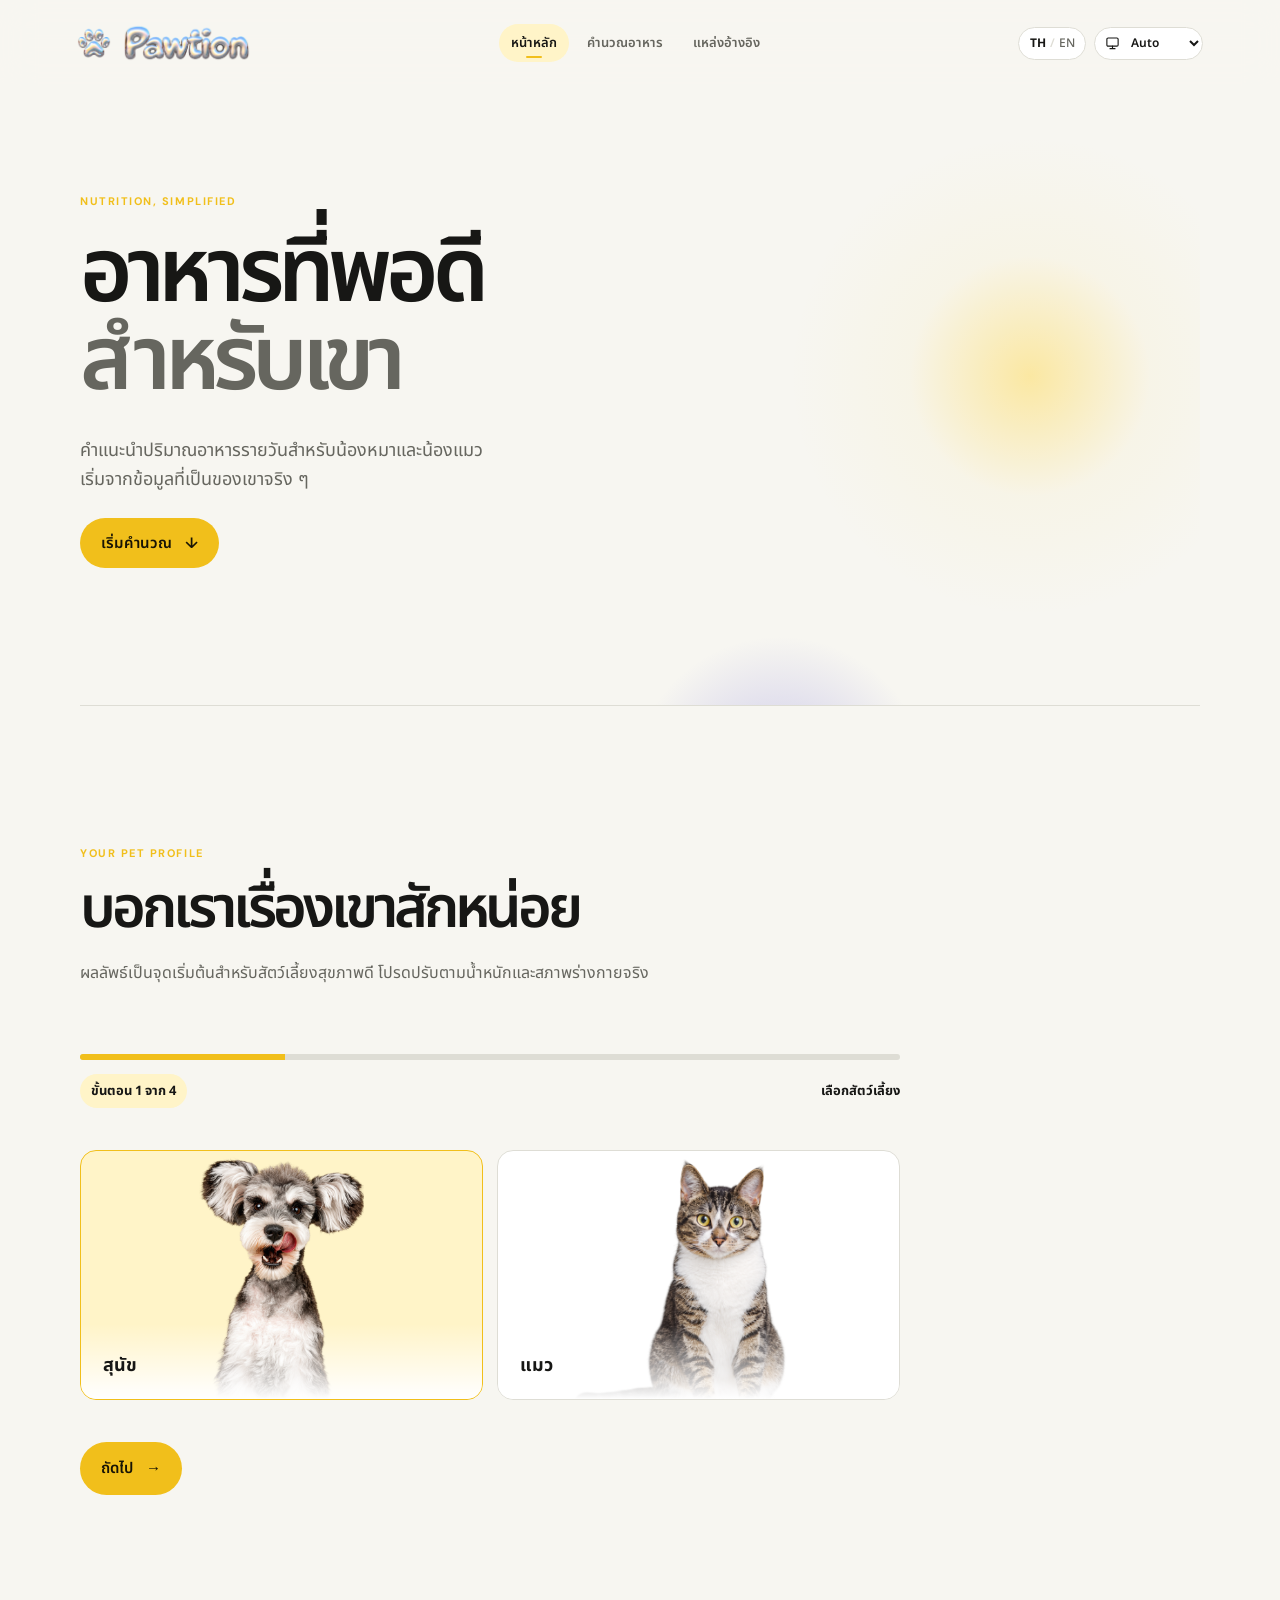
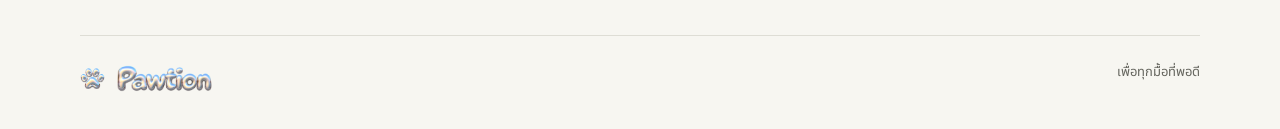
==== commit 0893c49f: "Refresh Pawtion branding and pet imagery" ====
--- a/index.html
+++ b/index.html
@@ -7,13 +7,13 @@
     <title>Pawtion — อาหารที่พอดีสำหรับเขา</title>
     <link rel="preconnect" href="https://fonts.googleapis.com" />
     <link rel="preconnect" href="https://fonts.gstatic.com" crossorigin />
-    <link href="https://fonts.googleapis.com/css2?family=DM+Sans:wght@400;500;600;700&family=Noto+Sans+Thai:wght@400;500;600;700&display=swap" rel="stylesheet" />
+    <link href="https://fonts.googleapis.com/css2?family=DM+Sans:wght@400;500;600;700&family=Fredoka:wght@500;600;700&family=Noto+Sans+Thai:wght@400;500;600;700&display=swap" rel="stylesheet" />
     <link rel="stylesheet" href="styles.css?v=8" />
   </head>
   <body>
     <main>
       <nav class="nav shell" aria-label="เมนูหลัก">
-        <a class="brand" href="#top" aria-label="Pawtion home"><svg class="brand-paw" viewBox="0 0 24 24" aria-hidden="true"><ellipse cx="4.5" cy="9" rx="2.5" ry="3.3" transform="rotate(-25 4.5 9)"/><ellipse cx="9" cy="5" rx="2.5" ry="3.3"/><ellipse cx="15" cy="5" rx="2.5" ry="3.3"/><ellipse cx="19.5" cy="9" rx="2.5" ry="3.3" transform="rotate(25 19.5 9)"/><path d="M12 10c-2.8 0-4 2.6-6.2 5.1C3.2 18 5 22 8.2 21c2.6-.8 5-.8 7.6 0 3.2 1 5-3 2.4-5.9C16 12.6 14.8 10 12 10Z"/></svg>Pawtion</a>
+        <a class="brand" href="#top" aria-label="Pawtion home"><img class="brand-paw-logo" src="assets/pawtion-paw.png" alt="" /><img class="brand-logo" src="assets/pawtion-logo.png" alt="Pawtion" /></a>
         <div class="primary-nav" aria-label="ส่วนต่าง ๆ ของเว็บไซต์">
           <a class="nav-link active" href="#top" data-page="home" data-i18n="navHome" aria-current="page">หน้าหลัก</a>
           <a class="nav-link" href="#calculator" data-page="calculator" data-i18n="navCalc">คำนวณอาหาร</a>
@@ -21,7 +21,7 @@
         </div>
         <div class="nav-actions">
           <button id="language-toggle" class="utility-button language-button" type="button" aria-label="Switch to English">
-            <span data-language="th"><span class="language-flag" aria-hidden="true">🇹🇭</span> TH</span><span class="language-divider" aria-hidden="true">/</span><span data-language="en"><span class="language-flag" aria-hidden="true">🇬🇧</span> EN</span>
+            <span data-language="th">TH</span><span class="language-divider" aria-hidden="true">/</span><span data-language="en">EN</span>
           </button>
           <label class="theme-control">
             <span class="sr-only">Color theme</span>
@@ -88,8 +88,15 @@
             <div class="segment" role="group" aria-label="Neutered status"><button type="button" class="selected" data-neutered="yes" data-i18n="neuteredYes">ทำหมันแล้ว</button><button type="button" data-neutered="no" data-i18n="neuteredNo">ยังไม่ทำ</button></div>
             <div class="assessment-section space-top">
               <div class="assessment-title"><p class="question" data-i18n="bcsTitle">ประเมินรูปร่าง (BCS)</p><span class="assessment-estimate" data-i18n="estimatedBody">ค่าประเมินรูปร่าง</span></div>
-              <div class="score-selector" id="bcs-selector" role="radiogroup" aria-label="Body Condition Score"></div>
+              <div class="bcs-slider-control">
+                <input id="bcs-slider" type="range" min="1" max="9" step="1" value="5" aria-label="Body Condition Score" />
+                <div class="bcs-slider-scale" aria-hidden="true"><span>1</span><span>2</span><span>3</span><span>4</span><span>5</span><span>6</span><span>7</span><span>8</span><span>9</span></div>
+              </div>
               <div class="assessment-summary" aria-live="polite"><strong id="bcs-category"></strong><span id="bcs-score"></span><p id="bcs-description"></p></div>
+              <figure id="bcs-example" class="bcs-example" aria-live="polite">
+                <img id="bcs-example-image" class="bcs-example-image" src="assets/wsava-guides/bcs-examples/bcs-cat-5.jpg" alt="WSAVA Body Condition Score example" />
+                <figcaption id="bcs-example-label">WSAVA example · BCS 5/9</figcaption>
+              </figure>
               <details class="assessment-help"><summary data-i18n="howBCS">วิธีประเมินรูปร่าง</summary><p data-i18n="howBCSCopy"></p><div class="wsava-guide"><img data-bcs-guide="dog" src="assets/wsava-guides/bcs-dog.jpg" alt="WSAVA Body Condition Score chart for dogs" /><img data-bcs-guide="cat" src="assets/wsava-guides/bcs-cat.jpg" alt="WSAVA Body Condition Score chart for cats" hidden /><a id="bcs-guide-source" href="https://wsava.org/wp-content/uploads/2025/06/WSAVA_BCSCat_BCSDog_Nutrition_250612.pdf" target="_blank" rel="noreferrer" data-i18n="openWSAVA">เปิดเอกสารต้นฉบับจาก WSAVA ↗</a></div></details>
             </div>
             <div class="assessment-section">
@@ -126,7 +133,7 @@
       </section>
 
     </main>
-    <footer class="shell"><span class="brand"><span class="brand-dot"></span>Pawtion</span><span data-i18n="footer">เพื่อทุกมื้อที่พอดี</span></footer>
+    <footer class="shell"><span class="brand"><img class="brand-paw-logo" src="assets/pawtion-paw.png" alt="" /><img class="brand-logo" src="assets/pawtion-logo.png" alt="Pawtion" /></span><span data-i18n="footer">เพื่อทุกมื้อที่พอดี</span></footer>
     <script src="life-stage.js?v=2"></script>
     <script src="body-condition.js?v=1"></script>
     <script src="nutrition.js?v=2"></script>
--- a/styles.css
+++ b/styles.css
@@ -41,10 +41,23 @@
 .reference-intro>p:last-child{margin:28px 0 0;color:var(--muted);font-size:18px;line-height:1.7}
 .reference-back{display:inline-flex;margin-top:40px}
 @media(max-width:760px){body{padding-top:112px}.nav{width:min(100% - 32px,1120px);height:auto;min-height:112px;flex-wrap:wrap;padding:15px 0}.primary-nav{order:3;width:100%;justify-content:flex-start;overflow-x:auto;padding-top:5px}.primary-nav .nav-link{display:inline-flex;flex:none;padding:8px 11px}#top,#calculator{scroll-margin-top:126px}.reference-page{padding:70px 0 90px}}
-.language-button{min-width:112px}
-.language-button [data-language]{display:inline-flex;align-items:center;gap:3px}
-.language-flag{font-size:13px;line-height:1}
-@media(max-width:650px){.language-button{min-width:106px;padding-inline:7px}.language-flag{font-size:12px}}
+.language-button{min-width:68px}
+.brand{font-family:"Fredoka","DM Sans",sans-serif;font-size:22px;font-weight:700;letter-spacing:-.06em;background:linear-gradient(165deg,#fff 0%,#bce9ff 18%,#6d7c88 34%,#f9e8ba 48%,#f7fdff 61%,#7e909e 79%,#fff 100%);background-clip:text;-webkit-background-clip:text;color:transparent;-webkit-text-fill-color:transparent;-webkit-text-stroke:.35px rgba(47,62,74,.68);text-shadow:0 1px 0 #d7f3ff,0 2px 0 #758692,0 4px 7px rgba(11,20,27,.38)}
+.brand-logo{display:block;width:132px;height:auto}
+.brand-paw-logo{display:block;width:34px;height:34px;object-fit:contain}
+.nav .brand{font-size:26px}
+footer .brand{font-size:18px}
+footer .brand-logo{width:100px}
+footer .brand-paw-logo{width:25px;height:25px}
+@media(max-width:650px){.nav .brand{font-size:23px}}
+@media(max-width:650px){.brand-logo{width:116px}.brand-paw-logo{width:30px;height:30px}}
+html[lang="th"] body,html[lang="th"] button,html[lang="th"] input,html[lang="th"] select,html[lang="th"] textarea{font-family:"Noto Sans Thai",sans-serif}
+html[lang="th"] .eyebrow{font-family:"DM Sans",sans-serif}
+.species-card[data-species="cat"] .animal-photo{transform:translate(-18px,64px) scale(1.35);transform-origin:center bottom}
+.species-card:hover[data-species="cat"] .animal-photo{transform:translate(-18px,64px) scale(1.35);transform-origin:center bottom}
+@media(max-width:650px){.language-button{min-width:64px;padding-inline:7px}}
+.nav.shell{width:100%;max-width:none;padding-inline:clamp(24px,6vw,80px)}
+@media(max-width:760px){.nav.shell{width:100%;padding-inline:16px}}
 
 /* Life-stage assessment */
 .field-help{display:block;margin-top:8px;color:var(--muted);font-size:12px;line-height:1.5}
@@ -54,7 +67,7 @@
 .life-stage-panel>strong{display:block;margin-top:8px;font-size:24px}
 .life-stage-panel>p{max-width:660px;margin:8px 0 0;color:var(--muted);font-size:13px;line-height:1.6}
 .life-stage-tooltip{padding-top:12px;border-top:1px solid var(--line)}
-.assessment-section{margin-top:28px}.assessment-title{display:flex;align-items:center;justify-content:space-between;gap:12px}.assessment-title .question{margin:0}.assessment-estimate{color:var(--muted);font-size:12px}.score-selector{display:grid;grid-template-columns:repeat(9,1fr);gap:7px;margin-top:14px}.score-selector button{min-width:0;padding:12px 4px;border:1px solid var(--line);border-radius:10px;background:var(--surface);color:var(--text);font-family:inherit;font-size:14px;font-weight:600;cursor:pointer}.score-selector button.selected,.mcs-grid button.selected{border-color:var(--accent);background:var(--select)}.assessment-summary{margin-top:12px;padding:16px 18px;border:1px solid var(--line);border-radius:12px;background:var(--surface)}.assessment-summary strong{font-size:18px}.assessment-summary>span{margin-left:8px;color:var(--accent);font-weight:700}.assessment-summary p,.assessment-description,.assessment-help p{margin:7px 0 0;color:var(--muted);font-size:13px;line-height:1.55}.mcs-grid{display:grid;grid-template-columns:repeat(2,1fr);gap:8px;margin-top:14px}.mcs-grid button{padding:13px;border:1px solid var(--line);border-radius:10px;background:var(--surface);color:var(--text);font-family:inherit;font-size:14px;font-weight:500;text-align:left;cursor:pointer}.assessment-help{margin-top:12px;color:var(--muted);font-size:13px}.assessment-help summary{color:var(--text);cursor:pointer;font-weight:600}.nutrition-risk{max-width:800px;margin-top:24px;padding:20px 22px;border:1px solid var(--accent);border-radius:13px;background:var(--select)}.nutrition-risk strong{display:block;margin-bottom:8px}.nutrition-risk p{margin:6px 0;color:var(--text);font-size:13px;line-height:1.55}
+.assessment-section{margin-top:28px}.assessment-title{display:flex;align-items:center;justify-content:space-between;gap:12px}.assessment-title .question{margin:0}.assessment-estimate{color:var(--muted);font-size:12px}.bcs-slider-control{margin-top:16px}.bcs-slider-control input{width:100%;height:8px;margin:0;appearance:none;border-radius:999px;outline:none;background:linear-gradient(90deg,var(--accent) 0%,var(--accent) calc((var(--bcs-progress,50%))),var(--line) calc((var(--bcs-progress,50%))),var(--line) 100%);cursor:pointer}.bcs-slider-control input::-webkit-slider-thumb{width:25px;height:25px;appearance:none;border:3px solid var(--bg);border-radius:50%;background:var(--accent);box-shadow:0 0 0 1px var(--accent)}.bcs-slider-control input::-moz-range-thumb{width:20px;height:20px;border:3px solid var(--bg);border-radius:50%;background:var(--accent);box-shadow:0 0 0 1px var(--accent)}.bcs-slider-scale{display:grid;grid-template-columns:repeat(9,1fr);margin:9px 1px 0;color:var(--muted);font-size:12px;font-weight:600;text-align:center}.bcs-slider-scale span:nth-child(5){color:var(--accent)}.assessment-summary{margin-top:14px;padding:16px 18px;border:1px solid var(--line);border-radius:12px;background:var(--surface)}.assessment-summary strong{font-size:18px}.assessment-summary>span{margin-left:8px;color:var(--accent);font-weight:700}.assessment-summary p,.assessment-description,.assessment-help p{margin:7px 0 0;color:var(--muted);font-size:13px;line-height:1.55}.bcs-example{width:min(100%,420px);margin:14px 0 0;padding:12px;border:1px solid var(--line);border-radius:12px;background:var(--surface)}.bcs-example-image{display:block;width:100%;aspect-ratio:1/1;object-fit:contain;border-radius:8px;background:var(--bg)}.bcs-example figcaption{margin-top:9px;color:var(--muted);font-size:12px;font-weight:600}.mcs-grid{display:grid;grid-template-columns:repeat(2,1fr);gap:8px;margin-top:14px}.mcs-grid button{padding:13px;border:1px solid var(--line);border-radius:10px;background:var(--surface);color:var(--text);font-family:inherit;font-size:14px;font-weight:500;text-align:left;cursor:pointer}.mcs-grid button.selected{border-color:var(--accent);background:var(--select)}.assessment-help{margin-top:12px;color:var(--muted);font-size:13px}.assessment-help summary{color:var(--text);cursor:pointer;font-weight:600}.nutrition-risk{max-width:800px;margin-top:24px;padding:20px 22px;border:1px solid var(--accent);border-radius:13px;background:var(--select)}.nutrition-risk strong{display:block;margin-bottom:8px}.nutrition-risk p{margin:6px 0;color:var(--text);font-size:13px;line-height:1.55}
 
 /* Reference methodology */
 .methodology{margin-top:72px;padding-top:70px;border-top:1px solid var(--line)}
@@ -64,7 +77,7 @@
 .source-list a:hover{border-color:var(--accent)}
 .source-list span,.method-note{color:var(--muted);font-size:13px}
 .method-note{max-width:760px;margin-top:20px;line-height:1.65}
-@media(max-width:650px){.source-list{grid-template-columns:1fr}.age-row{grid-template-columns:1fr 1fr}.life-stage-panel>strong{font-size:21px}.methodology{margin-top:65px;padding-top:50px}.score-selector{gap:4px}.score-selector button{padding:10px 1px}.mcs-grid{grid-template-columns:1fr}.assessment-title{align-items:flex-start;flex-direction:column;gap:4px}}
+@media(max-width:650px){.source-list{grid-template-columns:1fr}.age-row{grid-template-columns:1fr 1fr}.life-stage-panel>strong{font-size:21px}.methodology{margin-top:65px;padding-top:50px}.bcs-example{width:100%}.mcs-grid{grid-template-columns:1fr}.assessment-title{align-items:flex-start;flex-direction:column;gap:4px}}
 .wsava-guide{margin-top:14px;padding:12px;border:1px solid var(--line);border-radius:12px;background:var(--surface)}.wsava-guide img{display:block;width:100%;height:auto;border-radius:7px}.wsava-guide img[hidden]{display:none}.wsava-guide a{display:inline-block;margin-top:10px;color:var(--text);font-size:12px;font-weight:600;text-decoration-color:var(--accent);text-underline-offset:3px}
 .progress{height:6px;border-radius:999px;overflow:hidden}.step-label{align-items:center;margin:14px 0 42px}.step-label strong{padding:7px 11px;border-radius:999px;background:var(--select);color:var(--text);font-size:13px}.step-label #step-title{font-weight:700;color:var(--text)}.age-inputs{display:grid;grid-template-columns:repeat(3,1fr);gap:12px}.life-stage-panel>small{display:block;margin-top:4px;color:var(--accent);font-size:13px;font-weight:600}
 @media(max-width:650px){.age-inputs{grid-template-columns:repeat(3,1fr);gap:7px}.age-inputs .field input{padding:13px 10px}.step-label{margin-bottom:34px}}
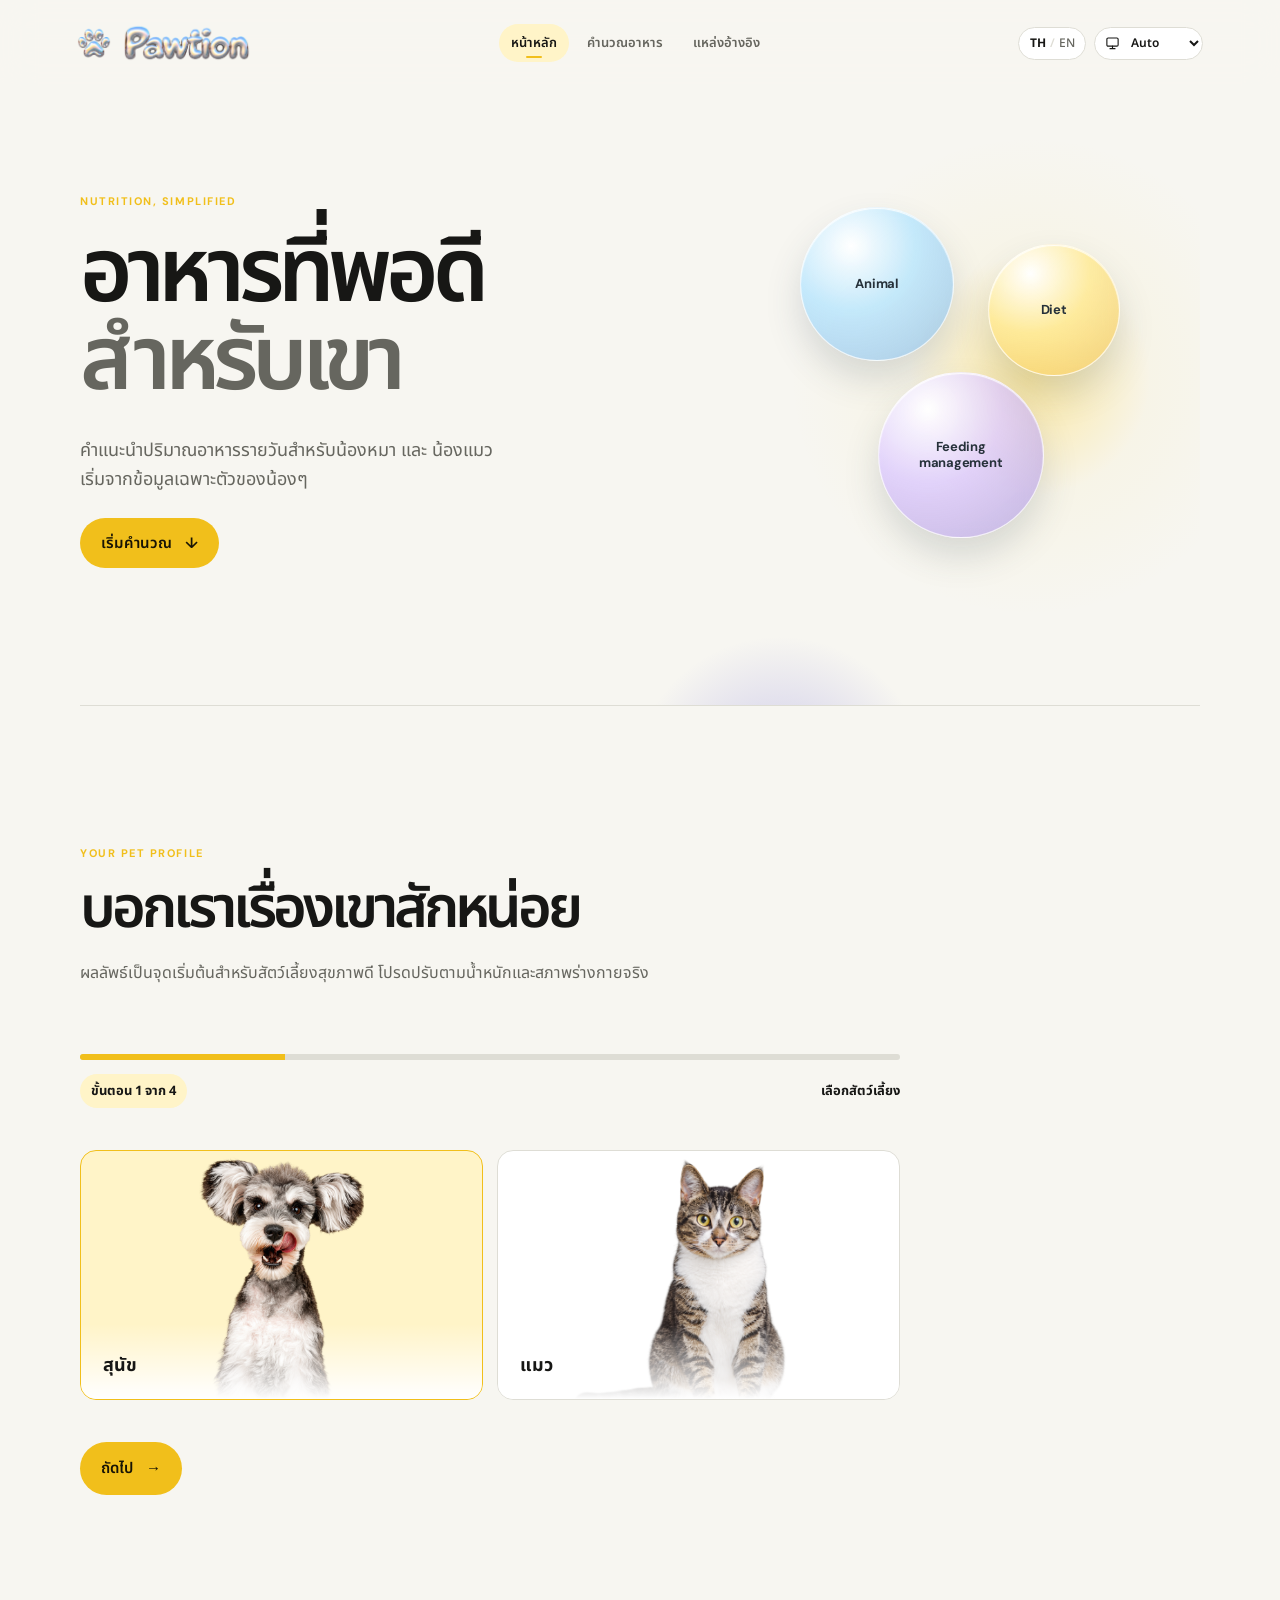
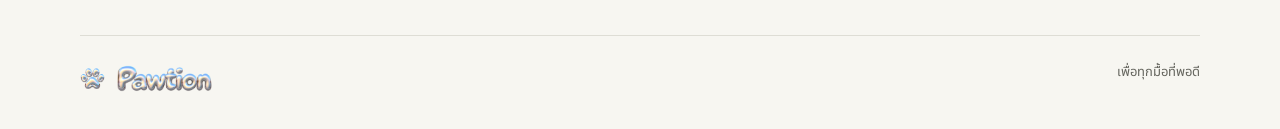
==== commit 491f3e7a: "Add nutrition factors to hero" ====
--- a/index.html
+++ b/index.html
@@ -40,8 +40,9 @@
       <section id="top" class="hero shell">
         <p class="eyebrow" data-i18n="heroEyebrow">NUTRITION, SIMPLIFIED</p>
         <h1 data-i18n-html="heroTitle">อาหารที่พอดี<br /><em>สำหรับเขา</em></h1>
-        <p class="hero-copy" data-i18n-html="heroCopy">คำแนะนำปริมาณอาหารรายวันสำหรับน้องหมาและน้องแมว<br class="desktop" /> เริ่มจากข้อมูลที่เป็นของเขาจริง ๆ</p>
+        <p class="hero-copy" data-i18n-html="heroCopy">คำแนะนำปริมาณอาหารรายวันสำหรับน้องหมา และ น้องแมว<br class="desktop" /> เริ่มจากข้อมูลเฉพาะตัวของน้องๆ</p>
         <a class="button button-light" href="#calculator" data-i18n-html="heroButton">เริ่มคำนวณ <span>↓</span></a>
+        <div class="hero-factors" aria-label="Nutrition factors"><span class="factor-bubble factor-animal">Animal</span><span class="factor-bubble factor-diet">Diet</span><span class="factor-bubble factor-management">Feeding<br />management</span></div>
         <div class="orb orb-one"></div><div class="orb orb-two"></div>
       </section>
 
--- a/styles.css
+++ b/styles.css
@@ -58,6 +58,8 @@
 @media(max-width:650px){.language-button{min-width:64px;padding-inline:7px}}
 .nav.shell{width:100%;max-width:none;padding-inline:clamp(24px,6vw,80px)}
 @media(max-width:760px){.nav.shell{width:100%;padding-inline:16px}}
+.hero>*:not(.orb){position:relative;z-index:1}.hero-factors{position:absolute!important;z-index:1!important;top:116px;right:7%;width:330px;height:340px;pointer-events:none}.factor-bubble{position:absolute;display:flex;align-items:center;justify-content:center;border:1px solid rgba(255,255,255,.72);border-radius:50%;color:#26313a;font:700 13px "DM Sans","Noto Sans Thai",sans-serif;line-height:1.2;text-align:center;letter-spacing:-.02em;box-shadow:inset 0 1px 1px rgba(255,255,255,.88),0 18px 35px rgba(55,70,86,.17);backdrop-filter:blur(8px)}.factor-animal{top:5px;left:8px;width:154px;height:154px;background:radial-gradient(circle at 33% 25%,rgba(255,255,255,.96),rgba(178,228,255,.74) 42%,rgba(122,174,223,.62) 100%)}.factor-diet{top:42px;right:2px;width:132px;height:132px;background:radial-gradient(circle at 32% 22%,rgba(255,255,255,.96),rgba(255,233,143,.78) 44%,rgba(238,186,67,.62) 100%)}.factor-management{bottom:4px;left:86px;width:166px;height:166px;background:radial-gradient(circle at 30% 22%,rgba(255,255,255,.96),rgba(218,198,255,.75) 43%,rgba(156,133,213,.58) 100%)}
+@media(max-width:650px){.hero{min-height:650px}.hero-factors{top:auto;right:10px;bottom:10px;width:212px;height:170px}.factor-animal{top:0;left:0;width:92px;height:92px;font-size:11px}.factor-diet{top:14px;right:0;width:82px;height:82px;font-size:11px}.factor-management{bottom:0;left:53px;width:102px;height:102px;font-size:10px}}
 
 /* Life-stage assessment */
 .field-help{display:block;margin-top:8px;color:var(--muted);font-size:12px;line-height:1.5}
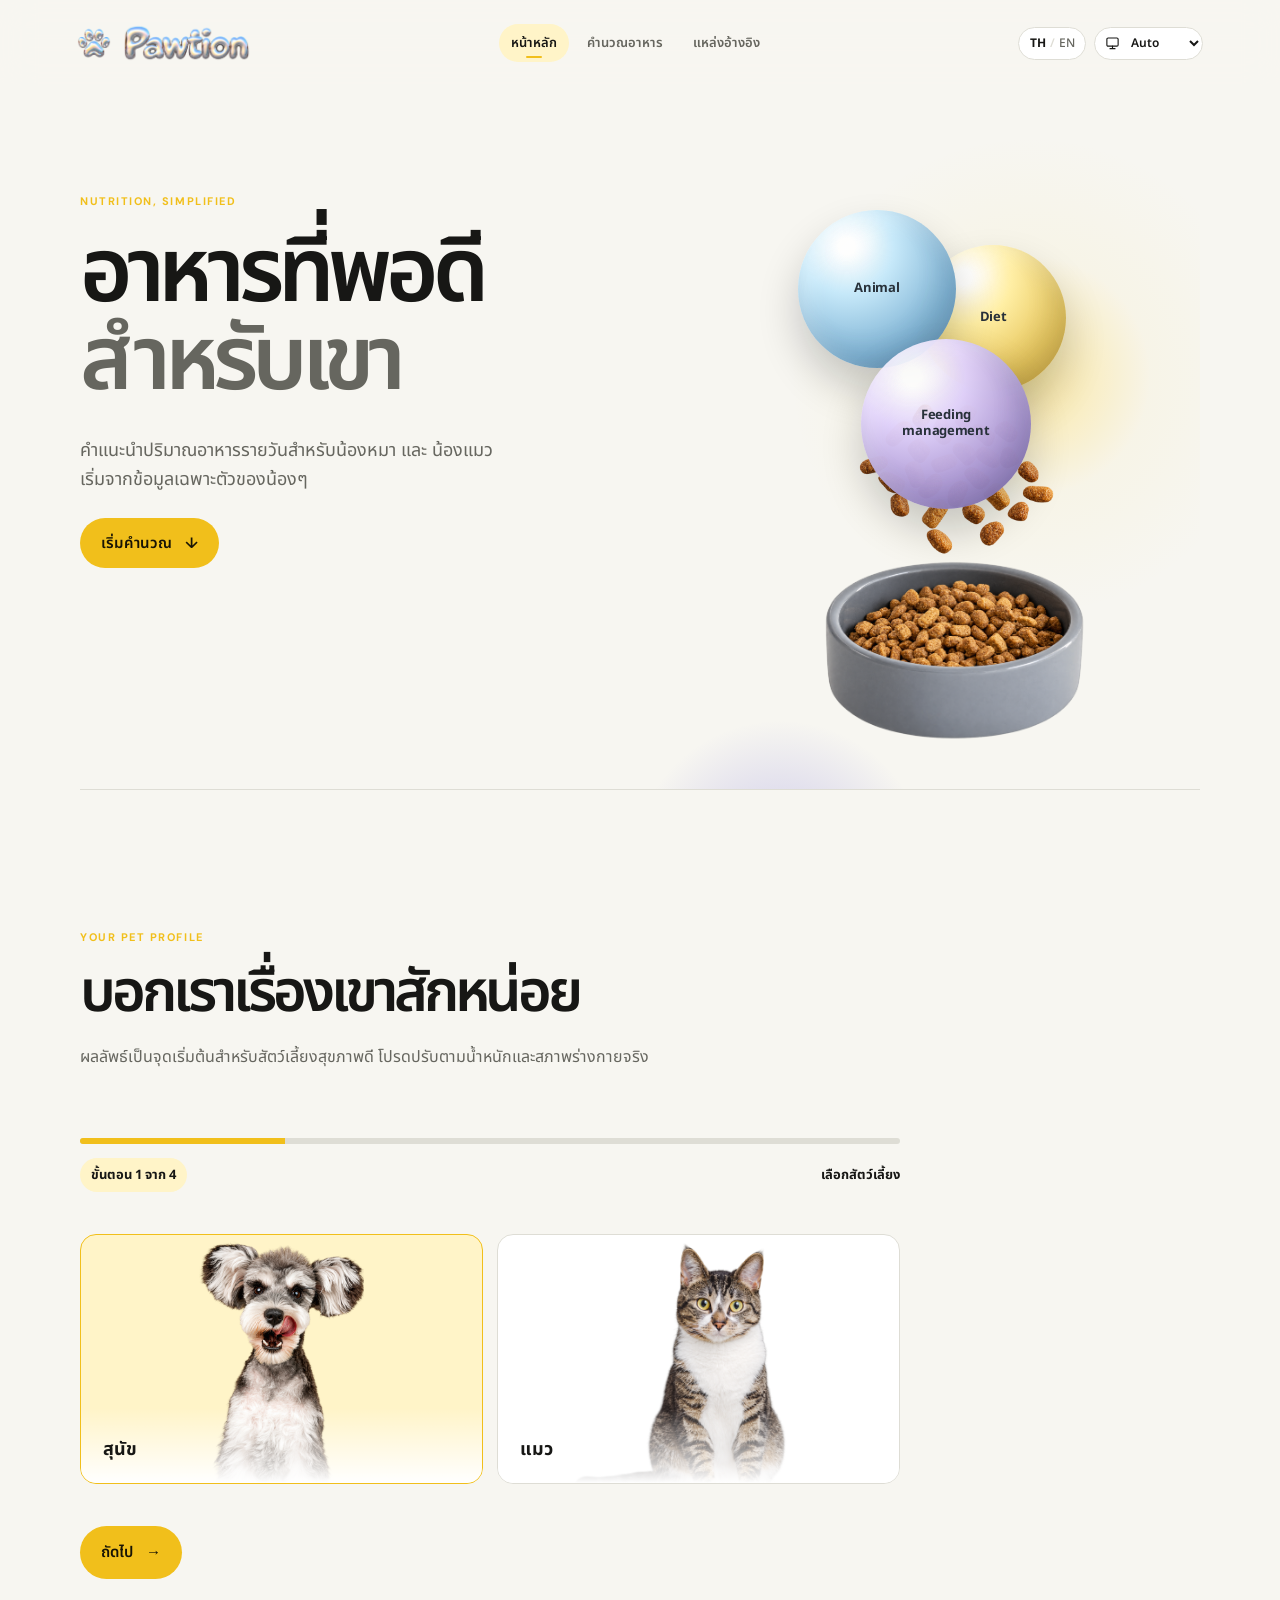
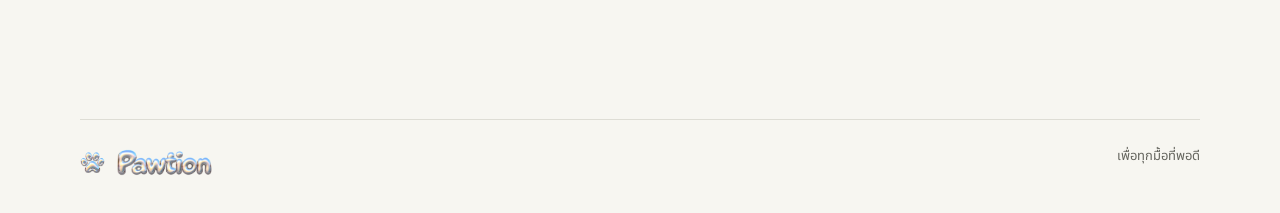
==== commit 6690e31a: "Animate nutrition factors into feeding bowl" ====
--- a/index.html
+++ b/index.html
@@ -42,7 +42,9 @@
         <h1 data-i18n-html="heroTitle">อาหารที่พอดี<br /><em>สำหรับเขา</em></h1>
         <p class="hero-copy" data-i18n-html="heroCopy">คำแนะนำปริมาณอาหารรายวันสำหรับน้องหมา และ น้องแมว<br class="desktop" /> เริ่มจากข้อมูลเฉพาะตัวของน้องๆ</p>
         <a class="button button-light" href="#calculator" data-i18n-html="heroButton">เริ่มคำนวณ <span>↓</span></a>
-        <div class="hero-factors" aria-label="Nutrition factors"><span class="factor-bubble factor-animal">Animal</span><span class="factor-bubble factor-diet">Diet</span><span class="factor-bubble factor-management">Feeding<br />management</span></div>
+        <div class="hero-factors" aria-label="Nutrition factors"><span class="factor-bubble factor-animal"><span class="factor-label">Animal</span></span><span class="factor-bubble factor-diet"><span class="factor-label">Diet</span></span><span class="factor-bubble factor-management"><span class="factor-label">Feeding<br />management</span></span></div>
+        <img class="kibble-stream" src="assets/falling-kibble.png" alt="" aria-hidden="true" />
+        <div class="feeding-bowl" aria-hidden="true"><img class="bowl-image" src="assets/feeding-bowl.png" alt="" /><span class="bowl-rim"></span><span class="bowl-front"></span></div>
         <div class="orb orb-one"></div><div class="orb orb-two"></div>
       </section>
 
--- a/styles.css
+++ b/styles.css
@@ -58,8 +58,9 @@
 @media(max-width:650px){.language-button{min-width:64px;padding-inline:7px}}
 .nav.shell{width:100%;max-width:none;padding-inline:clamp(24px,6vw,80px)}
 @media(max-width:760px){.nav.shell{width:100%;padding-inline:16px}}
-.hero>*:not(.orb){position:relative;z-index:1}.hero-factors{position:absolute!important;z-index:1!important;top:116px;right:7%;width:330px;height:340px;pointer-events:none}.factor-bubble{position:absolute;display:flex;align-items:center;justify-content:center;border:1px solid rgba(255,255,255,.72);border-radius:50%;color:#26313a;font:700 13px "DM Sans","Noto Sans Thai",sans-serif;line-height:1.2;text-align:center;letter-spacing:-.02em;box-shadow:inset 0 1px 1px rgba(255,255,255,.88),0 18px 35px rgba(55,70,86,.17);backdrop-filter:blur(8px)}.factor-animal{top:5px;left:8px;width:154px;height:154px;background:radial-gradient(circle at 33% 25%,rgba(255,255,255,.96),rgba(178,228,255,.74) 42%,rgba(122,174,223,.62) 100%)}.factor-diet{top:42px;right:2px;width:132px;height:132px;background:radial-gradient(circle at 32% 22%,rgba(255,255,255,.96),rgba(255,233,143,.78) 44%,rgba(238,186,67,.62) 100%)}.factor-management{bottom:4px;left:86px;width:166px;height:166px;background:radial-gradient(circle at 30% 22%,rgba(255,255,255,.96),rgba(218,198,255,.75) 43%,rgba(156,133,213,.58) 100%)}
-@media(max-width:650px){.hero{min-height:650px}.hero-factors{top:auto;right:10px;bottom:10px;width:212px;height:170px}.factor-animal{top:0;left:0;width:92px;height:92px;font-size:11px}.factor-diet{top:14px;right:0;width:82px;height:82px;font-size:11px}.factor-management{bottom:0;left:53px;width:102px;height:102px;font-size:10px}}
+.hero>*:not(.orb){position:relative;z-index:1}.hero-factors{position:absolute!important;z-index:1!important;top:116px;right:7%;width:330px;height:330px;pointer-events:none}.factor-bubble{position:absolute;display:flex;align-items:center;justify-content:center;border:0;border-radius:50%;color:#28313a;font-family:inherit;font-size:13px;font-weight:700;line-height:1.2;text-align:center;letter-spacing:-.02em;box-shadow:0 22px 42px rgba(2,9,18,.2),inset 12px 12px 20px rgba(255,255,255,.22),inset -14px -16px 24px rgba(44,54,70,.12)}.factor-bubble:before{position:absolute;top:15%;left:20%;width:31%;height:16%;border-radius:50%;background:rgba(255,255,255,.32);content:"";filter:blur(7px);transform:rotate(-28deg)}.factor-bubble{isolation:isolate}.factor-animal{z-index:2;top:8px;left:6px;width:158px;height:158px;background:radial-gradient(circle at 31% 23%,rgba(255,255,255,.83) 0 5%,rgba(197,232,249,.98) 29%,rgba(124,177,211,.98) 68%,rgba(83,129,168,.98) 100%)}.factor-diet{z-index:1;top:43px;left:128px;width:146px;height:146px;background:radial-gradient(circle at 30% 22%,rgba(255,255,255,.84) 0 5%,rgba(255,238,163,.98) 31%,rgba(229,194,86,.98) 69%,rgba(186,142,41,.98) 100%)}.factor-management{z-index:3;top:137px;left:69px;width:170px;height:170px;background:radial-gradient(circle at 30% 22%,rgba(255,255,255,.85) 0 5%,rgba(223,208,249,.98) 30%,rgba(164,143,205,.98) 69%,rgba(111,91,157,.98) 100%)}
+.hero>*:not(.orb){position:relative;z-index:1}.hero>.eyebrow,.hero>h1,.hero>.hero-copy,.hero>.button{z-index:12!important}.hero-factors{position:absolute!important;z-index:10!important;top:116px;right:7%;width:330px;height:330px;pointer-events:none}.factor-bubble{position:absolute;display:flex;align-items:center;justify-content:center;border:0;border-radius:50%;color:#28313a;font-family:inherit;font-size:13px;font-weight:700;line-height:1.2;text-align:center;letter-spacing:-.02em;box-shadow:0 22px 42px rgba(2,9,18,.2),inset 12px 12px 20px rgba(255,255,255,.22),inset -14px -16px 24px rgba(44,54,70,.12)}.factor-bubble:before{position:absolute;top:15%;left:20%;width:31%;height:16%;border-radius:50%;background:rgba(255,255,255,.32);content:"";filter:blur(7px);transform:rotate(-28deg)}.factor-bubble{isolation:isolate}.factor-animal{z-index:2;top:8px;left:6px;width:158px;height:158px;background:radial-gradient(circle at 31% 23%,rgba(255,255,255,.83) 0 5%,rgba(197,232,249,.98) 29%,rgba(124,177,211,.98) 68%,rgba(83,129,168,.98) 100%)}.factor-diet{z-index:1;top:43px;left:128px;width:146px;height:146px;background:radial-gradient(circle at 30% 22%,rgba(255,255,255,.84) 0 5%,rgba(255,238,163,.98) 31%,rgba(229,194,86,.98) 69%,rgba(186,142,41,.98) 100%)}.factor-management{z-index:3;top:137px;left:69px;width:170px;height:170px;background:radial-gradient(circle at 30% 22%,rgba(255,255,255,.85) 0 5%,rgba(223,208,249,.98) 30%,rgba(164,143,205,.98) 69%,rgba(111,91,157,.98) 100%)}
+@media(max-width:650px){.hero{min-height:650px}.hero-factors{top:auto;right:10px;bottom:10px;width:212px;height:170px}.factor-bubble{font-size:10px}.factor-animal{top:0;left:0;width:102px;height:102px}.factor-diet{top:17px;left:82px;width:92px;height:92px}.factor-management{top:76px;left:45px;width:112px;height:112px;font-size:9px}}
 
 /* Life-stage assessment */
 .field-help{display:block;margin-top:8px;color:var(--muted);font-size:12px;line-height:1.5}
@@ -83,3 +84,17 @@
 .wsava-guide{margin-top:14px;padding:12px;border:1px solid var(--line);border-radius:12px;background:var(--surface)}.wsava-guide img{display:block;width:100%;height:auto;border-radius:7px}.wsava-guide img[hidden]{display:none}.wsava-guide a{display:inline-block;margin-top:10px;color:var(--text);font-size:12px;font-weight:600;text-decoration-color:var(--accent);text-underline-offset:3px}
 .progress{height:6px;border-radius:999px;overflow:hidden}.step-label{align-items:center;margin:14px 0 42px}.step-label strong{padding:7px 11px;border-radius:999px;background:var(--select);color:var(--text);font-size:13px}.step-label #step-title{font-weight:700;color:var(--text)}.age-inputs{display:grid;grid-template-columns:repeat(3,1fr);gap:12px}.life-stage-panel>small{display:block;margin-top:4px;color:var(--accent);font-size:13px;font-weight:600}
 @media(max-width:650px){.age-inputs{grid-template-columns:repeat(3,1fr);gap:7px}.age-inputs .field input{padding:13px 10px}.step-label{margin-bottom:34px}}
+.factor-bubble{will-change:transform}.factor-label{position:relative;z-index:1;transition:transform .05s linear}@media(prefers-reduced-motion:reduce){.factor-bubble,.factor-label{transition:none!important;will-change:auto}}
+
+/* Keep the animated factor group outside the reading area at every viewport size. */
+@media(min-width:1001px){.hero>.eyebrow,.hero>h1,.hero>.hero-copy,.hero>.button{max-width:calc(93% - 370px)}}
+@media(max-width:1000px){.hero{min-height:0;padding-bottom:70px}.hero-factors{position:relative!important;top:auto;right:auto;bottom:auto;margin:46px auto 0}.hero>.hero-copy{max-width:620px}}
+@media(max-width:650px){.hero-factors{height:190px}}
+
+/* Feeding-bowl illustration: the factor circles settle into this bowl on scroll. */
+@media(min-width:1001px){.hero{min-height:clamp(650px,55vw,780px)}.hero .feeding-bowl{left:calc(93% - 165px);right:auto!important;width:clamp(270px,27vw,380px);height:auto!important;aspect-ratio:1537 / 1023;transform:translateX(-50%)}}
+@media(max-width:1000px){.hero .feeding-bowl{left:auto!important;width:min(88vw,360px);height:auto!important;aspect-ratio:1537 / 1023;transform:none}}
+.kibble-stream{position:absolute!important;z-index:5!important;top:calc(478px - clamp(95px,13vw,170px));left:calc(93% - 165px);right:auto;width:auto;height:clamp(95px,13vw,170px);object-fit:contain;pointer-events:none;transform:translateX(-50%);will-change:transform}
+.bowl-image{position:absolute;z-index:2;inset:0;width:100%;height:100%;object-fit:contain}.bowl-rim,.bowl-front{display:none!important}.kibble{z-index:3!important}
+.feeding-bowl{position:absolute!important;z-index:4!important;top:435px;right:7%;width:286px;height:150px;pointer-events:none}.bowl-rim{position:absolute;z-index:2;top:34px;left:0;width:100%;height:52px;border:4px solid #241b13;border-radius:50%;background:#f7d45e;box-shadow:0 8px 0 rgba(0,0,0,.18)}.bowl-rim:after{position:absolute;top:10px;left:14%;width:72%;height:47%;border-radius:50%;background:#57351c;content:""}.bowl-front{position:absolute;z-index:3;top:57px;left:10px;width:calc(100% - 20px);height:80px;border:4px solid #241b13;border-top:0;border-radius:0 0 48% 48% / 0 0 68% 68%;background:#f3b938;box-shadow:0 9px 0 rgba(0,0,0,.18)}.bowl-front:before{position:absolute;top:17px;left:50%;width:39px;height:29px;border:3px solid #241b13;border-radius:50%;background:#fff0ac;content:"";transform:translateX(-50%)}.bowl-front:after{position:absolute;top:23px;bottom:auto;left:50%;right:auto;width:12px;height:12px;border-radius:50%;background:#f3b938;content:"";filter:none;transform:translateX(-50%)}.kibble{position:absolute;z-index:1;width:21px;height:16px;border:3px solid #241b13;border-radius:48% 52% 46% 54%;background:#bd6d31;box-shadow:none}.kibble:after{position:absolute;top:3px;left:4px;width:5px;height:3px;border-radius:50%;background:#eead67;content:""}.kibble-one{top:22px;left:44px;transform:rotate(-17deg)}.kibble-two{top:13px;left:84px;transform:rotate(24deg)}.kibble-three{top:23px;left:126px;transform:rotate(-31deg)}.kibble-four{top:10px;left:166px;transform:rotate(14deg)}.kibble-five{top:25px;left:204px;transform:rotate(-9deg)}.kibble-six{top:40px;left:68px;transform:rotate(19deg)}.kibble-seven{top:38px;left:147px;transform:rotate(-23deg)}.kibble-eight{top:42px;left:188px;transform:rotate(28deg)}.feeding-bowl.is-feeding .kibble{animation:kibble-settle .5s both}@keyframes kibble-settle{0%{transform:translateY(-18px) rotate(0);opacity:0}70%{transform:translateY(3px) rotate(18deg);opacity:1}100%{opacity:1}}@media(max-width:1000px){.feeding-bowl{position:relative!important;top:auto;right:auto;margin:10px auto 0}}@media(max-width:650px){.feeding-bowl{width:230px;height:128px}.bowl-rim{top:29px}.bowl-front{top:52px;height:70px}.kibble{transform:scale(.82)}.kibble-one{left:29px}.kibble-two{left:61px}.kibble-three{left:94px}.kibble-four{left:127px}.kibble-five{left:163px}.kibble-six{left:48px}.kibble-seven{left:112px}.kibble-eight{left:151px}}@media(prefers-reduced-motion:reduce){.feeding-bowl.is-feeding .kibble{animation:none}}
+@media(max-width:1000px){.hero .kibble-stream{display:block;position:relative!important;top:auto;left:50%!important;right:auto;width:auto;height:clamp(95px,13vw,150px);margin:-52px 0 -36px}}@media(max-width:650px){.hero .kibble-stream{margin:-24px 0 -18px}}
